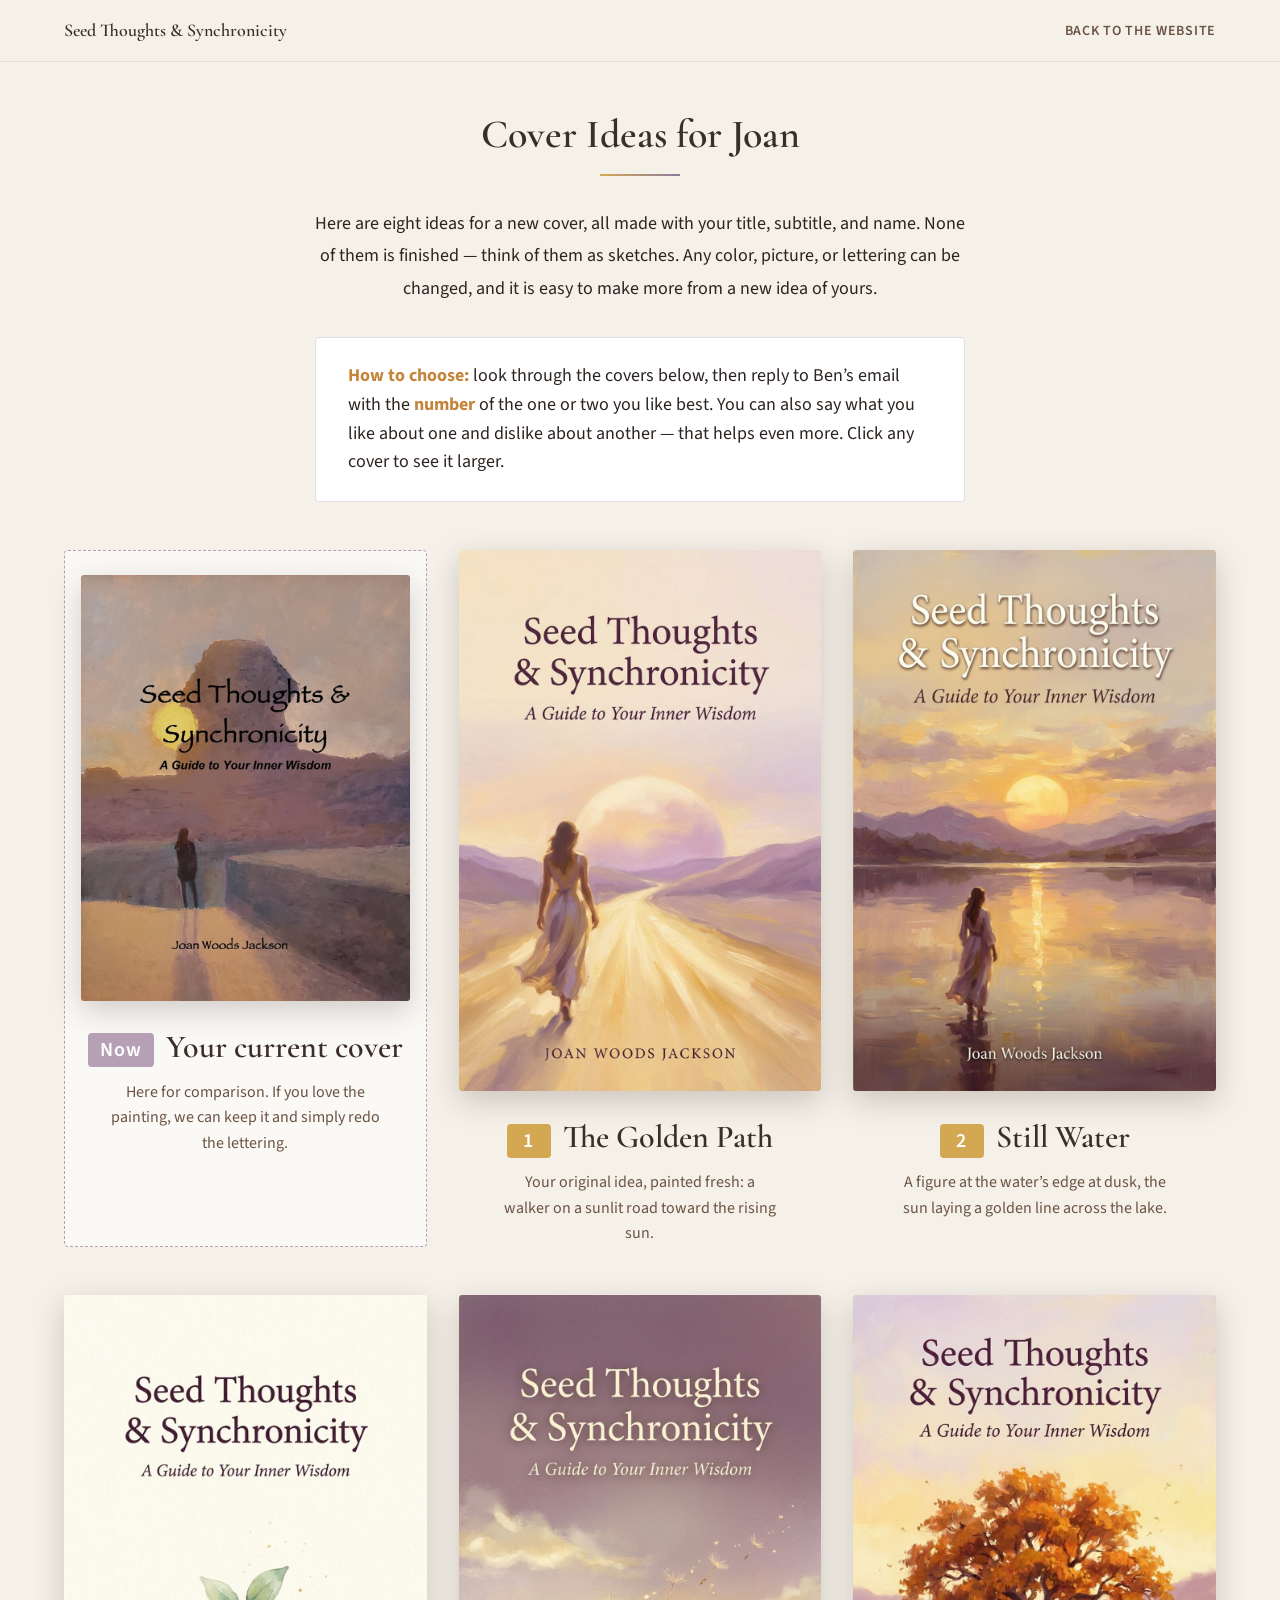
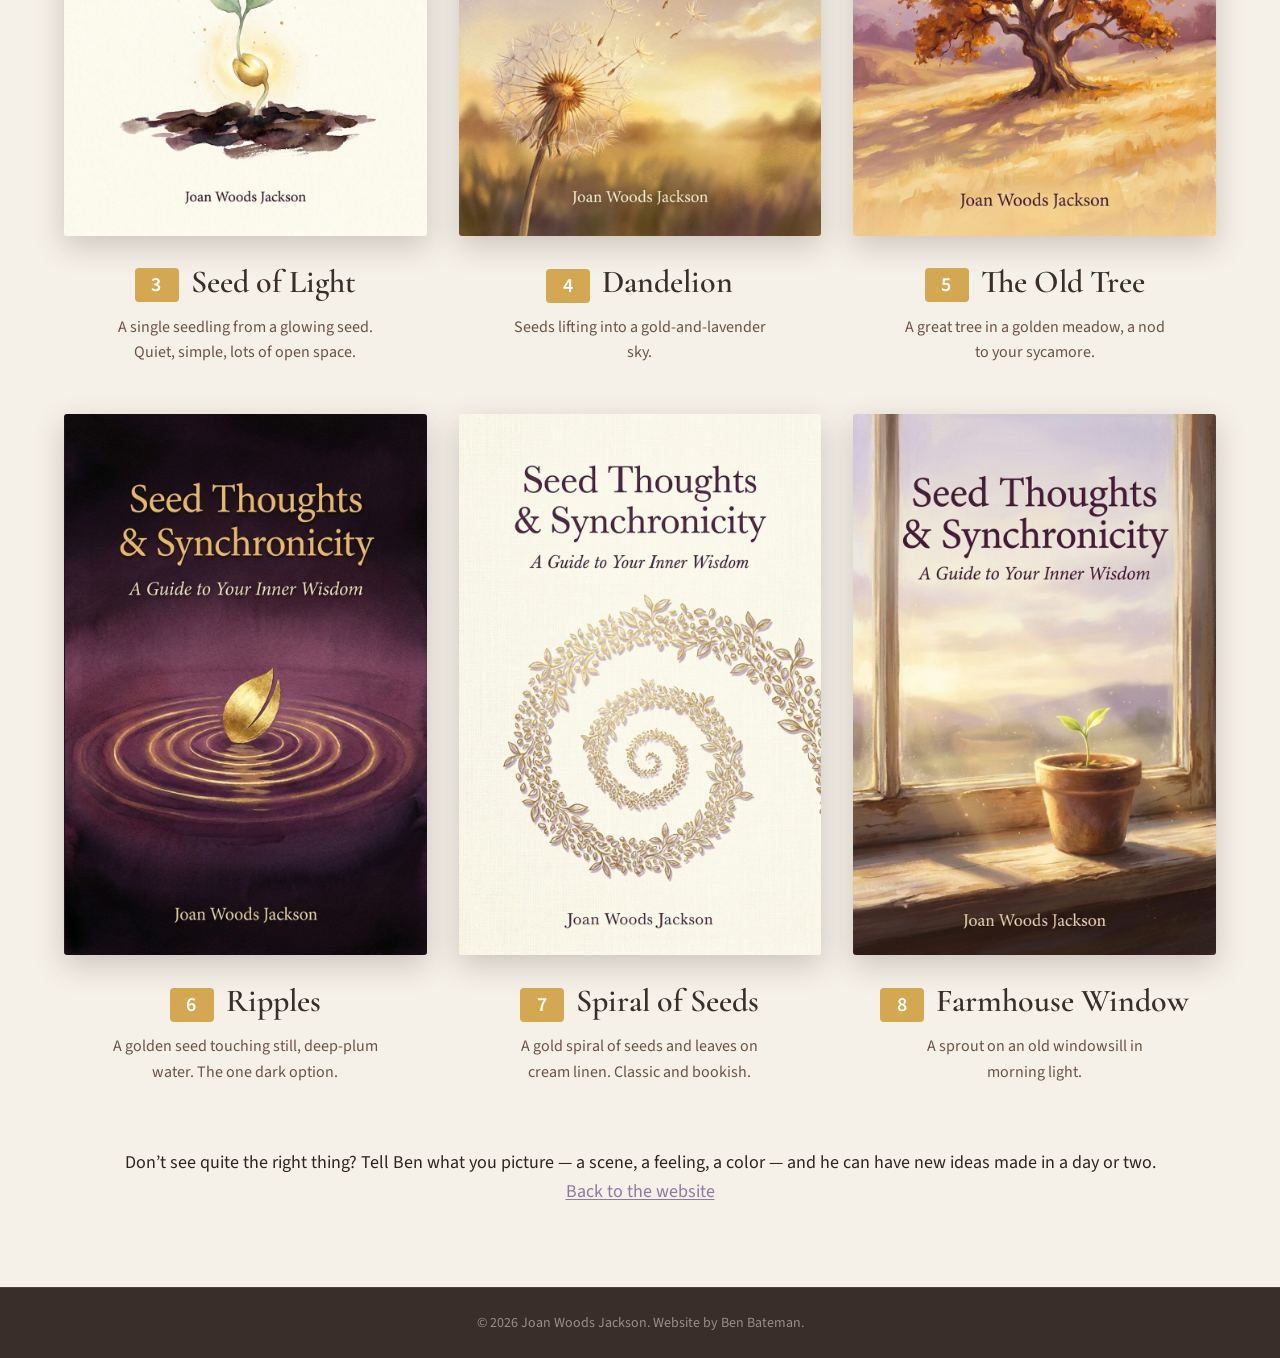
==== cover-options/index.html @ 91b6a4e2 "feat: add Joan's author photo and a cover-ideas review page - Replace the tree placeholder in About " ====
<!DOCTYPE html>
<html lang="en">
<head>
    <meta charset="UTF-8">
    <meta name="viewport" content="width=device-width, initial-scale=1.0">
    <title>Cover Ideas — Seed Thoughts & Synchronicity</title>
    <meta name="robots" content="noindex">
    <link rel="preconnect" href="https://fonts.googleapis.com">
    <link rel="preconnect" href="https://fonts.gstatic.com" crossorigin>
    <link href="https://fonts.googleapis.com/css2?family=Cormorant+Garamond:ital,wght@0,400;0,600;0,700;1,400&family=Source+Sans+3:wght@300;400;600&display=swap" rel="stylesheet">
    <link rel="stylesheet" href="../styles/variables.css">
    <link rel="stylesheet" href="../styles/base.css">
    <link rel="stylesheet" href="../styles/layout.css">
    <link rel="stylesheet" href="../styles/page.css">
    <style>
        .ideas { padding: var(--space-12) 0 var(--space-20); }
        .ideas__intro { max-width: var(--max-width-text); margin: 0 auto var(--space-12); text-align: center; }
        .ideas__intro h1 { font-size: var(--text-4xl); margin-bottom: var(--space-4); }
        .ideas__intro p { font-size: var(--text-lg); line-height: var(--leading-relaxed); }
        .ideas__how { background: var(--color-white); border: 1px solid rgba(139, 123, 158, 0.25); border-radius: var(--border-radius); padding: var(--space-6) var(--space-8); font-size: var(--text-lg); text-align: left; margin-top: var(--space-8); }
        .ideas__how strong { color: var(--color-amber); }
        .ideas__grid { display: grid; grid-template-columns: repeat(auto-fill, minmax(280px, 1fr)); gap: var(--space-12) var(--space-8); }
        .idea { margin: 0; text-align: center; }
        .idea a { display: block; }
        .idea img { width: 100%; max-width: 380px; height: auto; margin: 0 auto; box-shadow: 0 10px 30px rgba(58, 46, 42, 0.22); border-radius: 3px; transition: transform var(--transition-speed); }
        .idea a:hover img, .idea a:focus img { transform: translateY(-4px); }
        .idea__label { display: inline-block; margin-top: var(--space-5); font-family: var(--font-heading); font-size: var(--text-3xl); font-weight: 600; color: var(--color-earth); }
        .idea__label span { display: inline-block; min-width: 2.2em; padding: 0 var(--space-3); margin-right: var(--space-3); background: var(--color-gold); color: var(--color-white); border-radius: var(--border-radius); font-family: var(--font-body); font-size: var(--text-xl); font-weight: 600; letter-spacing: 0.05em; vertical-align: middle; line-height: 1.7; }
        .idea__note { font-size: var(--text-base); color: var(--color-text-light); max-width: 34ch; margin: var(--space-2) auto 0; }
        .idea--current { background: rgba(255,255,255,0.6); border: 1px dashed var(--color-mauve); border-radius: var(--border-radius); padding: var(--space-6) var(--space-4); }
        .idea--current .idea__label span { background: var(--color-mauve); }
        .ideas__foot { text-align: center; margin-top: var(--space-16); font-size: var(--text-lg); }
        .ideas__foot a { color: var(--color-link); }
        @media (max-width: 600px) { .ideas__intro h1 { font-size: var(--text-3xl); } .idea__label { font-size: var(--text-2xl); } }
    </style>
</head>
<body>
    <nav class="site-nav" aria-label="Main navigation">
        <div class="container">
            <a href="../" class="site-nav__title">Seed Thoughts &amp; Synchronicity</a>
            <ul class="site-nav__links">
                <li><a href="../">Back to the website</a></li>
            </ul>
        </div>
    </nav>

    <main class="ideas">
        <div class="container">
            <div class="ideas__intro">
                <h1>Cover Ideas for Joan</h1>
                <div class="decorative-line"></div>
                <p>Here are eight ideas for a new cover, all made with your title, subtitle, and name. None of them is finished &mdash; think of them as sketches. Any color, picture, or lettering can be changed, and it is easy to make more from a new idea of yours.</p>
                <div class="ideas__how">
                    <strong>How to choose:</strong> look through the covers below, then reply to Ben&rsquo;s email with the <strong>number</strong> of the one or two you like best. You can also say what you like about one and dislike about another &mdash; that helps even more. Click any cover to see it larger.
                </div>
            </div>

            <div class="ideas__grid">
                <figure class="idea idea--current">
                    <a href="../images/book-cover.jpg"><img src="../images/covers/current.jpg" alt="Your current cover: a painted scene with a lone figure on a golden path" width="900" height="1165" loading="eager"></a>
                    <figcaption><span class="idea__label"><span>Now</span>Your current cover</span><p class="idea__note">Here for comparison. If you love the painting, we can keep it and simply redo the lettering.</p></figcaption>
                </figure>
                <figure class="idea">
                    <a href="../images/covers/option-1-full.jpg"><img src="../images/covers/option-1.jpg" alt="Option 1: a woman walking a sunlit golden road toward a rising sun between violet hills" width="900" height="1342" loading="eager"></a>
                    <figcaption><span class="idea__label"><span>1</span>The Golden Path</span><p class="idea__note">Your original idea, painted fresh: a walker on a sunlit road toward the rising sun.</p></figcaption>
                </figure>
                <figure class="idea">
                    <a href="../images/covers/option-2-full.jpg"><img src="../images/covers/option-2.jpg" alt="Option 2: a figure at the edge of a still lake at dusk with the sun reflected in the water" width="900" height="1342" loading="lazy"></a>
                    <figcaption><span class="idea__label"><span>2</span>Still Water</span><p class="idea__note">A figure at the water&rsquo;s edge at dusk, the sun laying a golden line across the lake.</p></figcaption>
                </figure>
                <figure class="idea">
                    <a href="../images/covers/option-3-full.jpg"><img src="../images/covers/option-3.jpg" alt="Option 3: a watercolor seedling sprouting from a glowing golden seed on cream paper" width="900" height="1342" loading="lazy"></a>
                    <figcaption><span class="idea__label"><span>3</span>Seed of Light</span><p class="idea__note">A single seedling from a glowing seed. Quiet, simple, lots of open space.</p></figcaption>
                </figure>
                <figure class="idea">
                    <a href="../images/covers/option-4-full.jpg"><img src="../images/covers/option-4.jpg" alt="Option 4: a dandelion releasing seeds into a gold and lavender sky" width="900" height="1342" loading="lazy"></a>
                    <figcaption><span class="idea__label"><span>4</span>Dandelion</span><p class="idea__note">Seeds lifting into a gold-and-lavender sky.</p></figcaption>
                </figure>
                <figure class="idea">
                    <a href="../images/covers/option-5-full.jpg"><img src="../images/covers/option-5.jpg" alt="Option 5: a great old tree in a golden meadow at sunset" width="900" height="1342" loading="lazy"></a>
                    <figcaption><span class="idea__label"><span>5</span>The Old Tree</span><p class="idea__note">A great tree in a golden meadow, a nod to your sycamore.</p></figcaption>
                </figure>
                <figure class="idea">
                    <a href="../images/covers/option-6-full.jpg"><img src="../images/covers/option-6.jpg" alt="Option 6: a golden seed on dark plum water sending out ripples" width="900" height="1342" loading="lazy"></a>
                    <figcaption><span class="idea__label"><span>6</span>Ripples</span><p class="idea__note">A golden seed touching still, deep-plum water. The one dark option.</p></figcaption>
                </figure>
                <figure class="idea">
                    <a href="../images/covers/option-7-full.jpg"><img src="../images/covers/option-7.jpg" alt="Option 7: a golden spiral of tiny seeds and leaves on cream linen" width="900" height="1342" loading="lazy"></a>
                    <figcaption><span class="idea__label"><span>7</span>Spiral of Seeds</span><p class="idea__note">A gold spiral of seeds and leaves on cream linen. Classic and bookish.</p></figcaption>
                </figure>
                <figure class="idea">
                    <a href="../images/covers/option-8-full.jpg"><img src="../images/covers/option-8.jpg" alt="Option 8: a sprout in a terracotta pot on a farmhouse windowsill at dawn" width="900" height="1342" loading="lazy"></a>
                    <figcaption><span class="idea__label"><span>8</span>Farmhouse Window</span><p class="idea__note">A sprout on an old windowsill in morning light.</p></figcaption>
                </figure>
            </div>

            <p class="ideas__foot">Don&rsquo;t see quite the right thing? Tell Ben what you picture &mdash; a scene, a feeling, a color &mdash; and he can have new ideas made in a day or two.<br><a href="../">Back to the website</a></p>
        </div>
    </main>

    <footer class="site-footer">
        <p>&copy; 2026 Joan Woods Jackson. Website by Ben Bateman.</p>
    </footer>
</body>
</html>
---- styles/variables.css ----
/* ==========================================================================
   Design Tokens — Seed Thoughts & Synchronicity
   Derived from the book cover's painterly aesthetic.
   ========================================================================== */

:root {
  /* --- Colors --- */

  /* Primary: warm golds from the book's sunlit tones */
  --color-gold: #D4A853;
  --color-amber: #C4843A;

  /* Accent: muted purples/mauves for spiritual warmth */
  --color-purple: #8B7B9E;
  --color-mauve: #B5A0B5;

  /* Neutrals */
  --color-cream: #F5F0E8;
  --color-earth: #3A2E2A;
  --color-text: #2C2420;
  --color-text-light: #6B5344;
  --color-white: #FFFFFF;

  /* Functional */
  --color-link: #8B7B9E;
  --color-link-hover: #6A5C7E;
  --color-focus: #D4A853;

  /* --- Typography --- */

  /* Headings: elegant serif from Google Fonts */
  --font-heading: 'Cormorant Garamond', Georgia, 'Times New Roman', serif;

  /* Body: clean sans-serif from Google Fonts */
  --font-body: 'Source Sans 3', 'Source Sans Pro', -apple-system, sans-serif;

  /* Scale (modular, roughly 1.25 ratio) */
  --text-xs: 0.75rem;    /* 12px */
  --text-sm: 0.875rem;   /* 14px */
  --text-base: 1rem;     /* 16px */
  --text-lg: 1.125rem;   /* 18px */
  --text-xl: 1.25rem;    /* 20px */
  --text-2xl: 1.5rem;    /* 24px */
  --text-3xl: 2rem;      /* 32px */
  --text-4xl: 2.5rem;    /* 40px */
  --text-5xl: 3rem;      /* 48px */

  /* Line heights */
  --leading-tight: 1.2;
  --leading-normal: 1.6;
  --leading-relaxed: 1.8;

  /* --- Spacing (4px base unit) --- */
  --space-1: 0.25rem;    /* 4px */
  --space-2: 0.5rem;     /* 8px */
  --space-3: 0.75rem;    /* 12px */
  --space-4: 1rem;       /* 16px */
  --space-5: 1.25rem;    /* 20px */
  --space-6: 1.5rem;     /* 24px */
  --space-8: 2rem;       /* 32px */
  --space-10: 2.5rem;    /* 40px */
  --space-12: 3rem;      /* 48px */
  --space-16: 4rem;      /* 64px */
  --space-20: 5rem;      /* 80px */
  --space-24: 6rem;      /* 96px */

  /* --- Layout --- */
  --max-width: 1200px;
  --max-width-narrow: 800px;
  --max-width-text: 650px;

  /* --- Decorative --- */
  --gradient-brand: linear-gradient(to right, var(--color-gold), var(--color-purple));
  --border-radius: 4px;
  --transition-speed: 0.3s;
}
---- styles/base.css ----
/* ==========================================================================
   Base Styles — Reset, defaults, and global element styles
   ========================================================================== */

/* --- Reset --- */
*,
*::before,
*::after {
  margin: 0;
  padding: 0;
  box-sizing: border-box;
}

html {
  scroll-behavior: smooth;
  -webkit-text-size-adjust: 100%;
}

/* --- Body --- */
body {
  font-family: var(--font-body);
  font-size: var(--text-base);
  line-height: var(--leading-normal);
  color: var(--color-text);
  background-color: var(--color-cream);
  -webkit-font-smoothing: antialiased;
  -moz-osx-font-smoothing: grayscale;
}

/* --- Headings --- */
h1, h2, h3, h4, h5, h6 {
  font-family: var(--font-heading);
  font-weight: 600;
  line-height: var(--leading-tight);
  color: var(--color-earth);
}

h1 { font-size: var(--text-5xl); }
h2 { font-size: var(--text-4xl); }
h3 { font-size: var(--text-3xl); }
h4 { font-size: var(--text-2xl); }

/* --- Text --- */
p {
  margin-bottom: var(--space-4);
}

p:last-child {
  margin-bottom: 0;
}

/* --- Links --- */
a {
  color: var(--color-link);
  text-decoration: underline;
  text-decoration-thickness: 1px;
  text-underline-offset: 2px;
  transition: color var(--transition-speed) ease;
}

a:hover {
  color: var(--color-link-hover);
}

a:focus-visible {
  outline: 2px solid var(--color-focus);
  outline-offset: 2px;
  border-radius: var(--border-radius);
}

/* --- Images --- */
img {
  max-width: 100%;
  height: auto;
  display: block;
}

/* --- Lists --- */
ul, ol {
  padding-left: var(--space-6);
}

li {
  margin-bottom: var(--space-2);
}

/* --- Horizontal rule --- */
hr {
  border: none;
  height: 2px;
  background: var(--gradient-brand);
  width: 80px;
  margin: var(--space-8) auto;
}

/* --- Selection --- */
::selection {
  background-color: var(--color-gold);
  color: var(--color-white);
}

/* --- Responsive font sizing --- */
@media (max-width: 768px) {
  h1 { font-size: var(--text-4xl); }
  h2 { font-size: var(--text-3xl); }
  h3 { font-size: var(--text-2xl); }
  h4 { font-size: var(--text-xl); }
}

@media (max-width: 375px) {
  h1 { font-size: var(--text-3xl); }
  h2 { font-size: var(--text-2xl); }
  h3 { font-size: var(--text-xl); }
}
---- styles/layout.css ----
/* ==========================================================================
   Layout — Section containers, grid, and responsive structure
   ========================================================================== */

/* --- Section containers --- */
.section {
  padding: var(--space-16) var(--space-6);
}

.section--narrow {
  max-width: var(--max-width-narrow);
  margin-left: auto;
  margin-right: auto;
}

/* --- Content wrapper (centers content, sets max-width) --- */
.container {
  width: 100%;
  max-width: var(--max-width);
  margin-left: auto;
  margin-right: auto;
  padding-left: var(--space-6);
  padding-right: var(--space-6);
}

.container--narrow {
  max-width: var(--max-width-narrow);
}

.container--text {
  max-width: var(--max-width-text);
}

/* --- Simple responsive grid --- */
.grid {
  display: grid;
  gap: var(--space-8);
}

.grid--2 {
  grid-template-columns: 1fr;
}

.grid--3 {
  grid-template-columns: 1fr;
}

@media (min-width: 768px) {
  .grid--2 {
    grid-template-columns: 1fr 1fr;
  }

  .grid--3 {
    grid-template-columns: 1fr 1fr;
  }
}

@media (min-width: 1024px) {
  .grid--3 {
    grid-template-columns: 1fr 1fr 1fr;
  }
}

/* --- Text alignment utilities --- */
.text-center {
  text-align: center;
}

/* --- Vertical spacing between sections --- */
.section + .section {
  border-top: 1px solid rgba(58, 46, 42, 0.08);
}

/* --- Responsive section padding --- */
@media (max-width: 768px) {
  .section {
    padding: var(--space-12) var(--space-4);
  }
}

@media (max-width: 375px) {
  .section {
    padding: var(--space-8) var(--space-4);
  }
}
---- styles/page.css ----
/* ==========================================================================
   Page Styles — Homepage sections and components
   ========================================================================== */

/* --- Navigation --- */
.site-nav {
  position: sticky;
  top: 0;
  z-index: 100;
  background-color: rgba(245, 240, 232, 0.95);
  backdrop-filter: blur(8px);
  -webkit-backdrop-filter: blur(8px);
  border-bottom: 1px solid rgba(58, 46, 42, 0.08);
  padding: var(--space-4) var(--space-6);
}

.site-nav .container {
  display: flex;
  justify-content: space-between;
  align-items: center;
}

.site-nav__title {
  font-family: var(--font-heading);
  font-size: var(--text-lg);
  font-weight: 600;
  color: var(--color-earth);
  text-decoration: none;
}

.site-nav__title:hover {
  color: var(--color-gold);
}

.site-nav__links {
  display: flex;
  gap: var(--space-6);
  list-style: none;
  padding: 0;
  margin: 0;
}

.site-nav__links li {
  margin: 0;
}

.site-nav__links a {
  font-size: var(--text-sm);
  text-decoration: none;
  color: var(--color-text-light);
  letter-spacing: 0.05em;
  text-transform: uppercase;
  font-weight: 600;
  transition: color var(--transition-speed) ease;
}

.site-nav__links a:hover {
  color: var(--color-gold);
}

/* --- Hero Section --- */
.hero {
  position: relative;
  min-height: 90vh;
  display: flex;
  align-items: center;
  justify-content: center;
  padding: var(--space-16) var(--space-6);
  overflow: hidden;
}

.hero__bg {
  position: absolute;
  inset: 0;
  background-image: url('../images/hero-bg.webp');
  background-size: cover;
  background-position: center;
  opacity: 0.12;
  z-index: 0;
}

.hero__bg::after {
  content: '';
  position: absolute;
  inset: 0;
  background: linear-gradient(
    135deg,
    rgba(245, 240, 232, 0.6) 0%,
    rgba(212, 168, 83, 0.15) 50%,
    rgba(139, 123, 158, 0.1) 100%
  );
}

.hero__inner {
  position: relative;
  z-index: 1;
  display: grid;
  grid-template-columns: 1fr 1fr;
  gap: var(--space-12);
  align-items: center;
  max-width: var(--max-width);
  width: 100%;
  margin: 0 auto;
}

.hero__text {
  text-align: left;
}

.hero__title {
  color: var(--color-earth);
  margin-bottom: var(--space-4);
  font-size: var(--text-5xl);
  line-height: 1.1;
}

.hero__subtitle {
  font-family: var(--font-heading);
  font-size: var(--text-2xl);
  color: var(--color-purple);
  font-style: italic;
  margin-bottom: var(--space-6);
}

.hero__author {
  font-size: var(--text-lg);
  color: var(--color-text-light);
  margin-bottom: var(--space-8);
}

.hero__cta {
  display: inline-block;
  font-size: var(--text-sm);
  color: var(--color-text-light);
  letter-spacing: 0.15em;
  text-transform: uppercase;
  text-decoration: none;
  border: 1px solid var(--color-gold);
  padding: var(--space-3) var(--space-6);
  border-radius: var(--border-radius);
  transition: all var(--transition-speed) ease;
}

.hero__cta:hover {
  background-color: var(--color-gold);
  color: var(--color-white);
}

.hero__cover {
  display: flex;
  justify-content: center;
}

.hero__cover img {
  max-width: 380px;
  width: 100%;
  border-radius: var(--border-radius);
  box-shadow:
    0 20px 60px rgba(58, 46, 42, 0.2),
    0 8px 24px rgba(58, 46, 42, 0.1);
}

/* --- Book Section --- */
.book {
  background-color: var(--color-white);
}

.book__header {
  text-align: center;
  margin-bottom: var(--space-10);
}

.book__header h2 {
  margin-bottom: var(--space-4);
}

.book__badge {
  display: inline-block;
  font-size: var(--text-xs);
  font-weight: 600;
  letter-spacing: 0.12em;
  text-transform: uppercase;
  color: var(--color-gold);
  border: 1px solid var(--color-gold);
  padding: var(--space-1) var(--space-4);
  border-radius: 100px;
  margin-bottom: var(--space-6);
}

.book__content {
  display: grid;
  grid-template-columns: 1fr 1fr;
  gap: var(--space-10);
  align-items: start;
  max-width: var(--max-width);
  margin: 0 auto var(--space-10);
}

.book__description p {
  font-size: var(--text-lg);
  line-height: var(--leading-relaxed);
  color: var(--color-text);
}

.book__image {
  border-radius: var(--border-radius);
  overflow: hidden;
}

.book__image img {
  width: 100%;
  height: auto;
  border-radius: var(--border-radius);
}

.book__tags {
  display: flex;
  justify-content: center;
  gap: var(--space-3);
  flex-wrap: wrap;
}

.book__tag {
  font-size: var(--text-sm);
  color: var(--color-purple);
  background-color: rgba(139, 123, 158, 0.1);
  padding: var(--space-1) var(--space-4);
  border-radius: 100px;
  font-weight: 600;
}

/* --- Section Divider --- */
.section-divider {
  width: 100%;
  max-height: 300px;
  overflow: hidden;
  position: relative;
}

.section-divider img {
  width: 100%;
  height: 300px;
  object-fit: cover;
  object-position: center 40%;
  display: block;
}

.section-divider::after {
  content: '';
  position: absolute;
  inset: 0;
  background: linear-gradient(
    to bottom,
    rgba(255, 255, 255, 0.3) 0%,
    transparent 30%,
    transparent 70%,
    rgba(245, 240, 232, 0.3) 100%
  );
}

/* --- About Section --- */
.about {
  background: linear-gradient(
    180deg,
    var(--color-cream) 0%,
    rgba(212, 168, 83, 0.08) 100%
  );
}

.about__inner {
  display: grid;
  grid-template-columns: 1fr 2fr;
  gap: var(--space-12);
  align-items: start;
  max-width: var(--max-width);
  margin: 0 auto;
}

.about__photo {
  display: flex;
  flex-direction: column;
  align-items: center;
  gap: var(--space-3);
}

.about__tree-img,
.about__author-img {
  width: 100%;
  max-width: 320px;
  border-radius: var(--border-radius);
  box-shadow: 0 8px 32px rgba(58, 46, 42, 0.15);
}

.about__photo-caption {
  font-style: italic;
  font-size: var(--text-sm);
  color: var(--color-text-light);
  opacity: 0.7;
}

.about__content h2 {
  margin-bottom: var(--space-6);
}

.about__content p {
  font-size: var(--text-lg);
  line-height: var(--leading-relaxed);
}

/* --- Contact Section --- */
.contact {
  background-color: var(--color-earth);
  color: var(--color-cream);
  text-align: center;
}

.contact h2 {
  color: var(--color-gold);
  margin-bottom: var(--space-4);
}

.contact p {
  font-size: var(--text-lg);
  color: rgba(245, 240, 232, 0.85);
  max-width: var(--max-width-text);
  margin-left: auto;
  margin-right: auto;
}

.contact__email {
  display: inline-block;
  font-family: var(--font-heading);
  font-size: var(--text-2xl);
  color: var(--color-gold);
  text-decoration: none;
  margin-top: var(--space-6);
  padding-bottom: var(--space-1);
  border-bottom: 1px solid rgba(212, 168, 83, 0.4);
  transition: all var(--transition-speed) ease;
}

.contact__email:hover {
  color: var(--color-cream);
  border-bottom-color: var(--color-cream);
}


/* --- Contact form --- */
.contact__form {
  max-width: 560px;
  margin: var(--space-8) auto 0;
  text-align: left;
  display: flex;
  flex-direction: column;
  gap: var(--space-5);
}

.contact__field {
  display: flex;
  flex-direction: column;
  gap: var(--space-2);
}

.contact__field label {
  font-size: var(--text-base);
  letter-spacing: 0.04em;
  color: var(--color-gold);
}

.contact__field input,
.contact__field textarea {
  font-family: var(--font-body);
  font-size: var(--text-lg);
  color: var(--color-text);
  background-color: var(--color-cream);
  border: 1px solid rgba(212, 168, 83, 0.35);
  border-radius: var(--border-radius);
  padding: var(--space-3) var(--space-4);
  width: 100%;
}

.contact__field textarea {
  resize: vertical;
  min-height: 140px;
}

.contact__field input:focus,
.contact__field textarea:focus {
  outline: 3px solid var(--color-gold);
  outline-offset: 2px;
}

.contact__submit {
  align-self: center;
  font-family: var(--font-body);
  font-size: var(--text-base);
  letter-spacing: 0.15em;
  text-transform: uppercase;
  color: var(--color-earth);
  background-color: var(--color-gold);
  border: 1px solid var(--color-gold);
  border-radius: var(--border-radius);
  padding: var(--space-3) var(--space-8);
  cursor: pointer;
  transition: background-color var(--transition-speed), color var(--transition-speed);
}

.contact__submit:hover,
.contact__submit:focus {
  background-color: var(--color-cream);
  color: var(--color-earth);
}

.contact__submit:disabled {
  opacity: 0.6;
  cursor: default;
}

.contact__status {
  min-height: 1.6em;
  margin: 0;
  text-align: center;
  font-size: var(--text-base);
}

.contact__status--ok {
  color: var(--color-gold);
}

.contact__status--error {
  color: #F2C4B3;
}

/* --- Footer --- */
.site-footer {
  background-color: var(--color-earth);
  border-top: 1px solid rgba(245, 240, 232, 0.1);
  padding: var(--space-6);
  text-align: center;
}

.site-footer p {
  font-size: var(--text-sm);
  color: rgba(245, 240, 232, 0.5);
  margin: 0;
}

.site-footer__credits {
  margin-top: var(--space-2) !important;
  font-size: var(--text-xs) !important;
}

.site-footer__credits a {
  color: rgba(245, 240, 232, 0.5);
  text-decoration: underline;
}

.site-footer__credits a:hover {
  color: rgba(245, 240, 232, 0.8);
}

/* --- Decorative Elements --- */
.decorative-line {
  width: 80px;
  height: 2px;
  background: var(--gradient-brand);
  margin: 0 auto var(--space-8);
}

/* --- Responsive --- */
@media (max-width: 768px) {
  .site-nav__links {
    gap: var(--space-4);
  }

  .site-nav__links a {
    font-size: var(--text-xs);
  }

  .hero {
    min-height: auto;
    padding: var(--space-12) var(--space-4);
  }

  .hero__inner {
    grid-template-columns: 1fr;
    text-align: center;
    gap: var(--space-8);
  }

  .hero__text {
    text-align: center;
    order: 2;
  }

  .hero__cover {
    order: 1;
  }

  .hero__cover img {
    max-width: 260px;
  }

  .hero__title {
    font-size: var(--text-4xl);
  }

  .hero__subtitle {
    font-size: var(--text-xl);
  }

  .book__content {
    grid-template-columns: 1fr;
  }

  .about__inner {
    grid-template-columns: 1fr;
    text-align: center;
  }

  .about__photo {
    justify-content: center;
  }

  .about__tree-img,
  .about__author-img {
    max-width: 260px;
  }

  .section-divider img {
    height: 200px;
  }
}

@media (max-width: 480px) {
  .site-nav .container {
    flex-direction: column;
    gap: var(--space-3);
  }

  .hero__title {
    font-size: var(--text-3xl);
  }

  .hero__cover img {
    max-width: 200px;
  }

  .contact__email {
    font-size: var(--text-xl);
  }
}
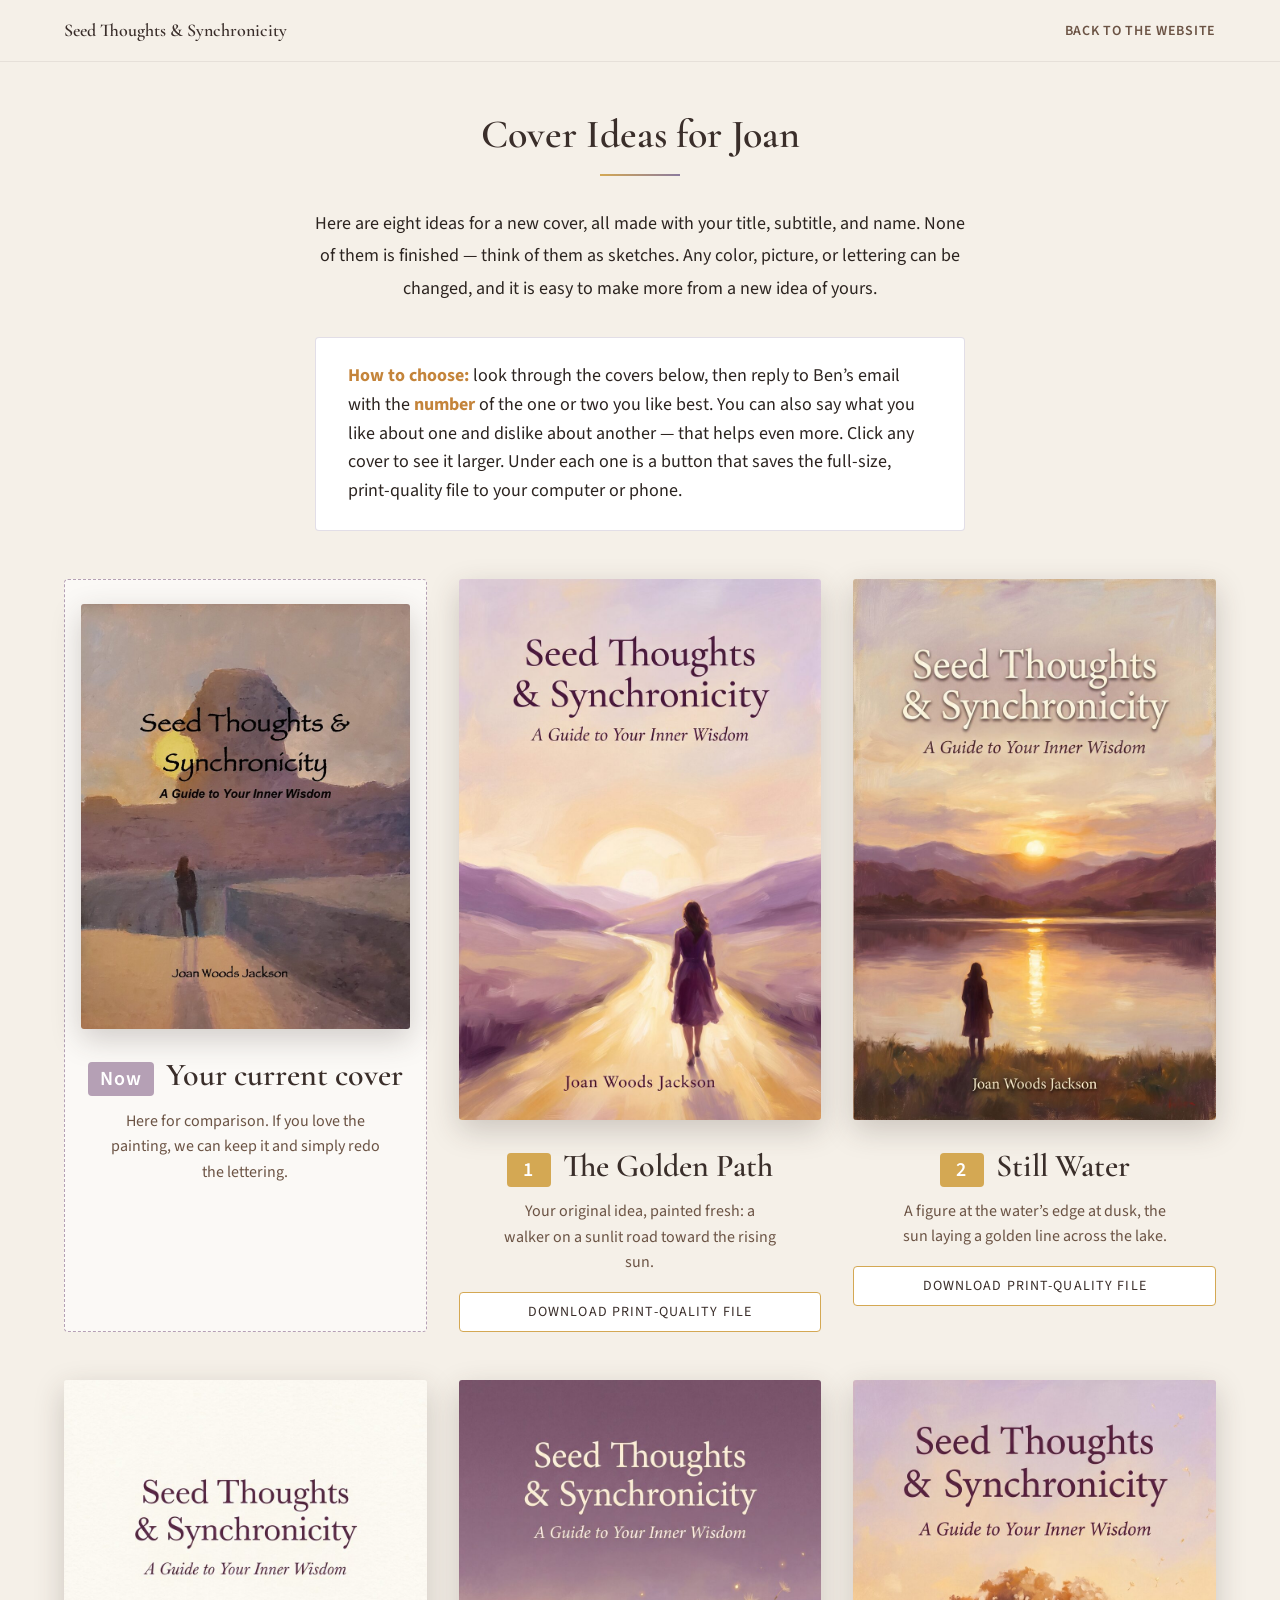
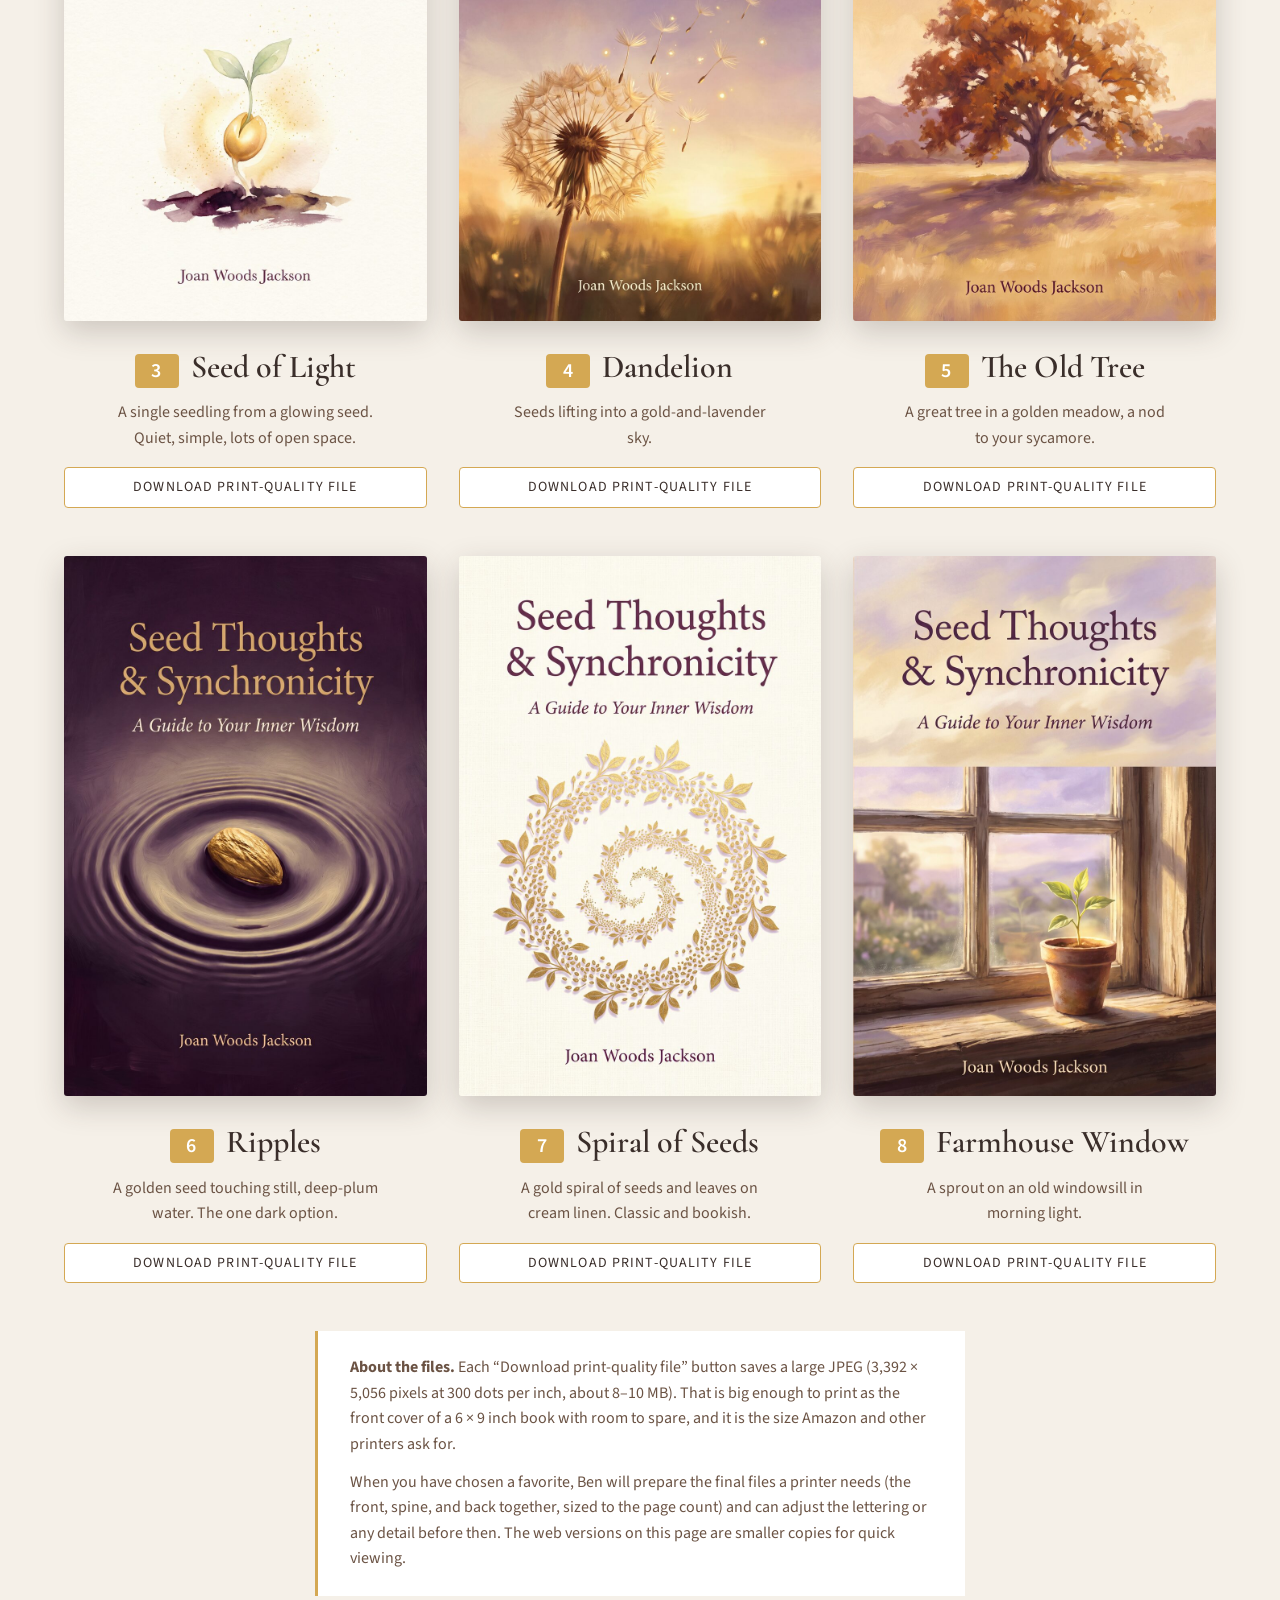
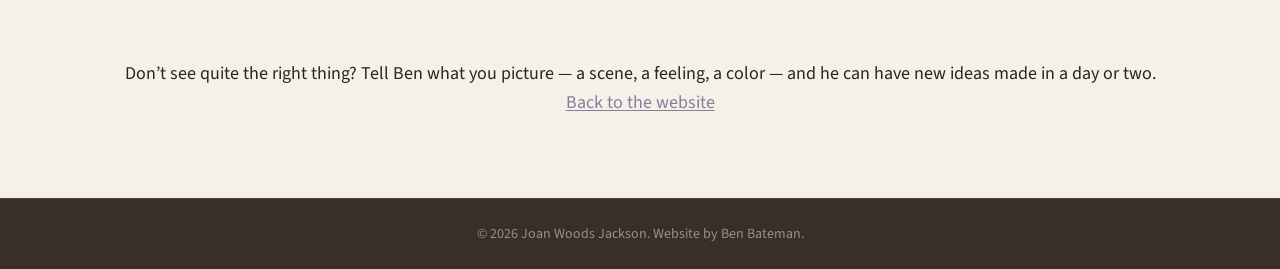
==== commit 3e605a2f: "feat: print-quality cover downloads; remove contact form - Regenerate all eight cover concepts at 4K" ====
--- a/cover-options/index.html
+++ b/cover-options/index.html
@@ -27,6 +27,10 @@
         .idea__label { display: inline-block; margin-top: var(--space-5); font-family: var(--font-heading); font-size: var(--text-3xl); font-weight: 600; color: var(--color-earth); }
         .idea__label span { display: inline-block; min-width: 2.2em; padding: 0 var(--space-3); margin-right: var(--space-3); background: var(--color-gold); color: var(--color-white); border-radius: var(--border-radius); font-family: var(--font-body); font-size: var(--text-xl); font-weight: 600; letter-spacing: 0.05em; vertical-align: middle; line-height: 1.7; }
         .idea__note { font-size: var(--text-base); color: var(--color-text-light); max-width: 34ch; margin: var(--space-2) auto 0; }
+        .idea__download { display: inline-block; margin-top: var(--space-4); font-family: var(--font-body); font-size: var(--text-sm); letter-spacing: 0.08em; text-transform: uppercase; color: var(--color-earth); background: var(--color-white); border: 1px solid var(--color-gold); border-radius: var(--border-radius); padding: var(--space-2) var(--space-5); text-decoration: none; transition: background-color var(--transition-speed), color var(--transition-speed); }
+        .idea__download:hover, .idea__download:focus { background: var(--color-gold); color: var(--color-white); }
+        .ideas__print-note { max-width: var(--max-width-text); margin: var(--space-12) auto 0; padding: var(--space-6) var(--space-8); background: var(--color-white); border-left: 3px solid var(--color-gold); font-size: var(--text-base); color: var(--color-text-light); }
+        .ideas__print-note p { margin: 0 0 var(--space-3); } .ideas__print-note p:last-child { margin: 0; }
         .idea--current { background: rgba(255,255,255,0.6); border: 1px dashed var(--color-mauve); border-radius: var(--border-radius); padding: var(--space-6) var(--space-4); }
         .idea--current .idea__label span { background: var(--color-mauve); }
         .ideas__foot { text-align: center; margin-top: var(--space-16); font-size: var(--text-lg); }
@@ -51,7 +55,7 @@
                 <div class="decorative-line"></div>
                 <p>Here are eight ideas for a new cover, all made with your title, subtitle, and name. None of them is finished &mdash; think of them as sketches. Any color, picture, or lettering can be changed, and it is easy to make more from a new idea of yours.</p>
                 <div class="ideas__how">
-                    <strong>How to choose:</strong> look through the covers below, then reply to Ben&rsquo;s email with the <strong>number</strong> of the one or two you like best. You can also say what you like about one and dislike about another &mdash; that helps even more. Click any cover to see it larger.
+                    <strong>How to choose:</strong> look through the covers below, then reply to Ben&rsquo;s email with the <strong>number</strong> of the one or two you like best. You can also say what you like about one and dislike about another &mdash; that helps even more. Click any cover to see it larger. Under each one is a button that saves the full-size, print-quality file to your computer or phone.
                 </div>
             </div>
 
@@ -61,39 +65,43 @@
                     <figcaption><span class="idea__label"><span>Now</span>Your current cover</span><p class="idea__note">Here for comparison. If you love the painting, we can keep it and simply redo the lettering.</p></figcaption>
                 </figure>
                 <figure class="idea">
-                    <a href="../images/covers/option-1-full.jpg"><img src="../images/covers/option-1.jpg" alt="Option 1: a woman walking a sunlit golden road toward a rising sun between violet hills" width="900" height="1342" loading="eager"></a>
-                    <figcaption><span class="idea__label"><span>1</span>The Golden Path</span><p class="idea__note">Your original idea, painted fresh: a walker on a sunlit road toward the rising sun.</p></figcaption>
+                    <a href="../images/covers/option-1-large.jpg"><img src="../images/covers/option-1.jpg" alt="Option 1: a woman walking a sunlit golden road toward a rising sun between violet hills" width="900" height="1342" loading="eager"></a>
+                    <figcaption><span class="idea__label"><span>1</span>The Golden Path</span><p class="idea__note">Your original idea, painted fresh: a walker on a sunlit road toward the rising sun.</p><a class="idea__download" href="../images/covers/Seed-Thoughts-Cover-Option-1-PRINT.jpg" download="Seed-Thoughts-Cover-Option-1-PRINT.jpg">Download print-quality file</a></figcaption>
                 </figure>
                 <figure class="idea">
-                    <a href="../images/covers/option-2-full.jpg"><img src="../images/covers/option-2.jpg" alt="Option 2: a figure at the edge of a still lake at dusk with the sun reflected in the water" width="900" height="1342" loading="lazy"></a>
-                    <figcaption><span class="idea__label"><span>2</span>Still Water</span><p class="idea__note">A figure at the water&rsquo;s edge at dusk, the sun laying a golden line across the lake.</p></figcaption>
+                    <a href="../images/covers/option-2-large.jpg"><img src="../images/covers/option-2.jpg" alt="Option 2: a figure at the edge of a still lake at dusk with the sun reflected in the water" width="900" height="1342" loading="lazy"></a>
+                    <figcaption><span class="idea__label"><span>2</span>Still Water</span><p class="idea__note">A figure at the water&rsquo;s edge at dusk, the sun laying a golden line across the lake.</p><a class="idea__download" href="../images/covers/Seed-Thoughts-Cover-Option-2-PRINT.jpg" download="Seed-Thoughts-Cover-Option-2-PRINT.jpg">Download print-quality file</a></figcaption>
                 </figure>
                 <figure class="idea">
-                    <a href="../images/covers/option-3-full.jpg"><img src="../images/covers/option-3.jpg" alt="Option 3: a watercolor seedling sprouting from a glowing golden seed on cream paper" width="900" height="1342" loading="lazy"></a>
-                    <figcaption><span class="idea__label"><span>3</span>Seed of Light</span><p class="idea__note">A single seedling from a glowing seed. Quiet, simple, lots of open space.</p></figcaption>
+                    <a href="../images/covers/option-3-large.jpg"><img src="../images/covers/option-3.jpg" alt="Option 3: a watercolor seedling sprouting from a glowing golden seed on cream paper" width="900" height="1342" loading="lazy"></a>
+                    <figcaption><span class="idea__label"><span>3</span>Seed of Light</span><p class="idea__note">A single seedling from a glowing seed. Quiet, simple, lots of open space.</p><a class="idea__download" href="../images/covers/Seed-Thoughts-Cover-Option-3-PRINT.jpg" download="Seed-Thoughts-Cover-Option-3-PRINT.jpg">Download print-quality file</a></figcaption>
                 </figure>
                 <figure class="idea">
-                    <a href="../images/covers/option-4-full.jpg"><img src="../images/covers/option-4.jpg" alt="Option 4: a dandelion releasing seeds into a gold and lavender sky" width="900" height="1342" loading="lazy"></a>
-                    <figcaption><span class="idea__label"><span>4</span>Dandelion</span><p class="idea__note">Seeds lifting into a gold-and-lavender sky.</p></figcaption>
+                    <a href="../images/covers/option-4-large.jpg"><img src="../images/covers/option-4.jpg" alt="Option 4: a dandelion releasing seeds into a gold and lavender sky" width="900" height="1342" loading="lazy"></a>
+                    <figcaption><span class="idea__label"><span>4</span>Dandelion</span><p class="idea__note">Seeds lifting into a gold-and-lavender sky.</p><a class="idea__download" href="../images/covers/Seed-Thoughts-Cover-Option-4-PRINT.jpg" download="Seed-Thoughts-Cover-Option-4-PRINT.jpg">Download print-quality file</a></figcaption>
                 </figure>
                 <figure class="idea">
-                    <a href="../images/covers/option-5-full.jpg"><img src="../images/covers/option-5.jpg" alt="Option 5: a great old tree in a golden meadow at sunset" width="900" height="1342" loading="lazy"></a>
-                    <figcaption><span class="idea__label"><span>5</span>The Old Tree</span><p class="idea__note">A great tree in a golden meadow, a nod to your sycamore.</p></figcaption>
+                    <a href="../images/covers/option-5-large.jpg"><img src="../images/covers/option-5.jpg" alt="Option 5: a great old tree in a golden meadow at sunset" width="900" height="1342" loading="lazy"></a>
+                    <figcaption><span class="idea__label"><span>5</span>The Old Tree</span><p class="idea__note">A great tree in a golden meadow, a nod to your sycamore.</p><a class="idea__download" href="../images/covers/Seed-Thoughts-Cover-Option-5-PRINT.jpg" download="Seed-Thoughts-Cover-Option-5-PRINT.jpg">Download print-quality file</a></figcaption>
                 </figure>
                 <figure class="idea">
-                    <a href="../images/covers/option-6-full.jpg"><img src="../images/covers/option-6.jpg" alt="Option 6: a golden seed on dark plum water sending out ripples" width="900" height="1342" loading="lazy"></a>
-                    <figcaption><span class="idea__label"><span>6</span>Ripples</span><p class="idea__note">A golden seed touching still, deep-plum water. The one dark option.</p></figcaption>
+                    <a href="../images/covers/option-6-large.jpg"><img src="../images/covers/option-6.jpg" alt="Option 6: a golden seed on dark plum water sending out ripples" width="900" height="1342" loading="lazy"></a>
+                    <figcaption><span class="idea__label"><span>6</span>Ripples</span><p class="idea__note">A golden seed touching still, deep-plum water. The one dark option.</p><a class="idea__download" href="../images/covers/Seed-Thoughts-Cover-Option-6-PRINT.jpg" download="Seed-Thoughts-Cover-Option-6-PRINT.jpg">Download print-quality file</a></figcaption>
                 </figure>
                 <figure class="idea">
-                    <a href="../images/covers/option-7-full.jpg"><img src="../images/covers/option-7.jpg" alt="Option 7: a golden spiral of tiny seeds and leaves on cream linen" width="900" height="1342" loading="lazy"></a>
-                    <figcaption><span class="idea__label"><span>7</span>Spiral of Seeds</span><p class="idea__note">A gold spiral of seeds and leaves on cream linen. Classic and bookish.</p></figcaption>
+                    <a href="../images/covers/option-7-large.jpg"><img src="../images/covers/option-7.jpg" alt="Option 7: a golden spiral of tiny seeds and leaves on cream linen" width="900" height="1342" loading="lazy"></a>
+                    <figcaption><span class="idea__label"><span>7</span>Spiral of Seeds</span><p class="idea__note">A gold spiral of seeds and leaves on cream linen. Classic and bookish.</p><a class="idea__download" href="../images/covers/Seed-Thoughts-Cover-Option-7-PRINT.jpg" download="Seed-Thoughts-Cover-Option-7-PRINT.jpg">Download print-quality file</a></figcaption>
                 </figure>
                 <figure class="idea">
-                    <a href="../images/covers/option-8-full.jpg"><img src="../images/covers/option-8.jpg" alt="Option 8: a sprout in a terracotta pot on a farmhouse windowsill at dawn" width="900" height="1342" loading="lazy"></a>
-                    <figcaption><span class="idea__label"><span>8</span>Farmhouse Window</span><p class="idea__note">A sprout on an old windowsill in morning light.</p></figcaption>
+                    <a href="../images/covers/option-8-large.jpg"><img src="../images/covers/option-8.jpg" alt="Option 8: a sprout in a terracotta pot on a farmhouse windowsill at dawn" width="900" height="1342" loading="lazy"></a>
+                    <figcaption><span class="idea__label"><span>8</span>Farmhouse Window</span><p class="idea__note">A sprout on an old windowsill in morning light.</p><a class="idea__download" href="../images/covers/Seed-Thoughts-Cover-Option-8-PRINT.jpg" download="Seed-Thoughts-Cover-Option-8-PRINT.jpg">Download print-quality file</a></figcaption>
                 </figure>
             </div>
 
+            <div class="ideas__print-note">
+                <p><strong>About the files.</strong> Each &ldquo;Download print-quality file&rdquo; button saves a large JPEG (3,392 &times; 5,056 pixels at 300 dots per inch, about 8&ndash;10 MB). That is big enough to print as the front cover of a 6 &times; 9 inch book with room to spare, and it is the size Amazon and other printers ask for.</p>
+                <p>When you have chosen a favorite, Ben will prepare the final files a printer needs (the front, spine, and back together, sized to the page count) and can adjust the lettering or any detail before then. The web versions on this page are smaller copies for quick viewing.</p>
+            </div>
             <p class="ideas__foot">Don&rsquo;t see quite the right thing? Tell Ben what you picture &mdash; a scene, a feeling, a color &mdash; and he can have new ideas made in a day or two.<br><a href="../">Back to the website</a></p>
         </div>
     </main>
--- a/styles/page.css
+++ b/styles/page.css
@@ -345,92 +345,6 @@
 }
 
 
-/* --- Contact form --- */
-.contact__form {
-  max-width: 560px;
-  margin: var(--space-8) auto 0;
-  text-align: left;
-  display: flex;
-  flex-direction: column;
-  gap: var(--space-5);
-}
-
-.contact__field {
-  display: flex;
-  flex-direction: column;
-  gap: var(--space-2);
-}
-
-.contact__field label {
-  font-size: var(--text-base);
-  letter-spacing: 0.04em;
-  color: var(--color-gold);
-}
-
-.contact__field input,
-.contact__field textarea {
-  font-family: var(--font-body);
-  font-size: var(--text-lg);
-  color: var(--color-text);
-  background-color: var(--color-cream);
-  border: 1px solid rgba(212, 168, 83, 0.35);
-  border-radius: var(--border-radius);
-  padding: var(--space-3) var(--space-4);
-  width: 100%;
-}
-
-.contact__field textarea {
-  resize: vertical;
-  min-height: 140px;
-}
-
-.contact__field input:focus,
-.contact__field textarea:focus {
-  outline: 3px solid var(--color-gold);
-  outline-offset: 2px;
-}
-
-.contact__submit {
-  align-self: center;
-  font-family: var(--font-body);
-  font-size: var(--text-base);
-  letter-spacing: 0.15em;
-  text-transform: uppercase;
-  color: var(--color-earth);
-  background-color: var(--color-gold);
-  border: 1px solid var(--color-gold);
-  border-radius: var(--border-radius);
-  padding: var(--space-3) var(--space-8);
-  cursor: pointer;
-  transition: background-color var(--transition-speed), color var(--transition-speed);
-}
-
-.contact__submit:hover,
-.contact__submit:focus {
-  background-color: var(--color-cream);
-  color: var(--color-earth);
-}
-
-.contact__submit:disabled {
-  opacity: 0.6;
-  cursor: default;
-}
-
-.contact__status {
-  min-height: 1.6em;
-  margin: 0;
-  text-align: center;
-  font-size: var(--text-base);
-}
-
-.contact__status--ok {
-  color: var(--color-gold);
-}
-
-.contact__status--error {
-  color: #F2C4B3;
-}
-
 /* --- Footer --- */
 .site-footer {
   background-color: var(--color-earth);
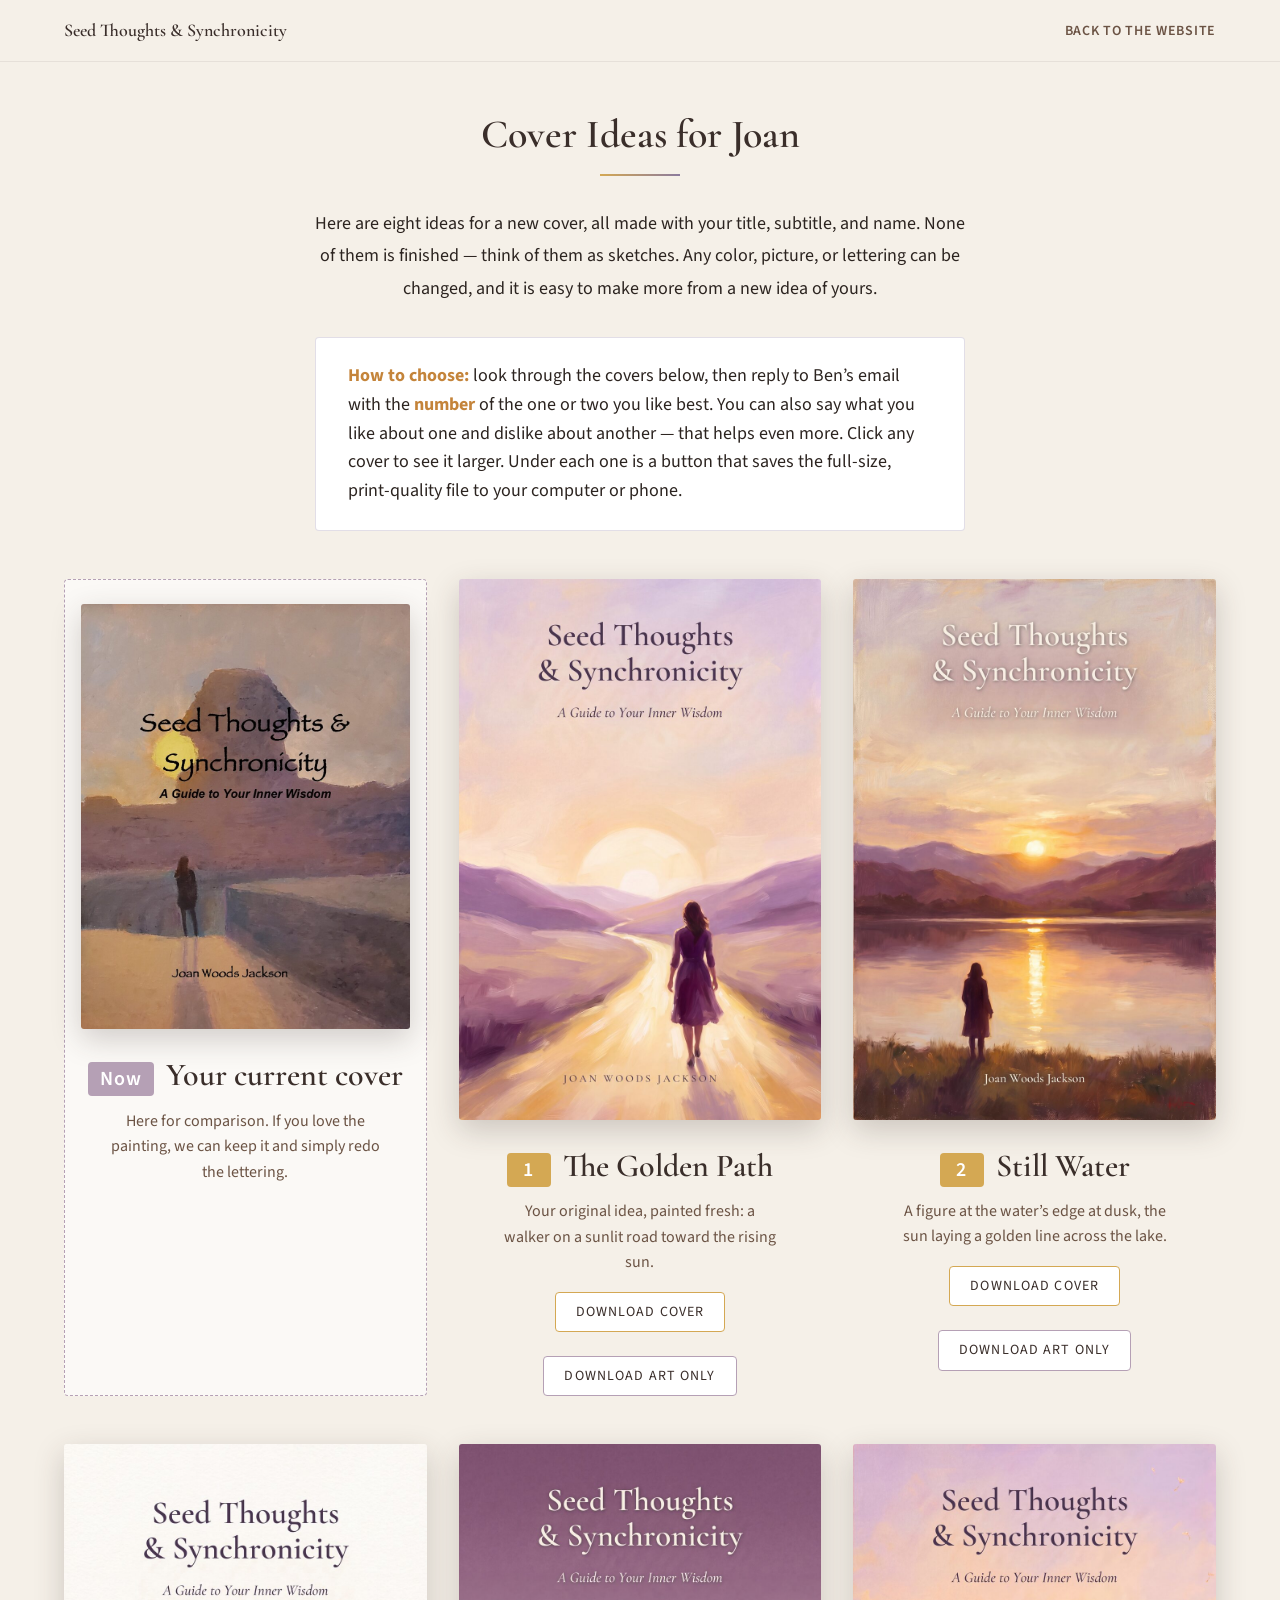
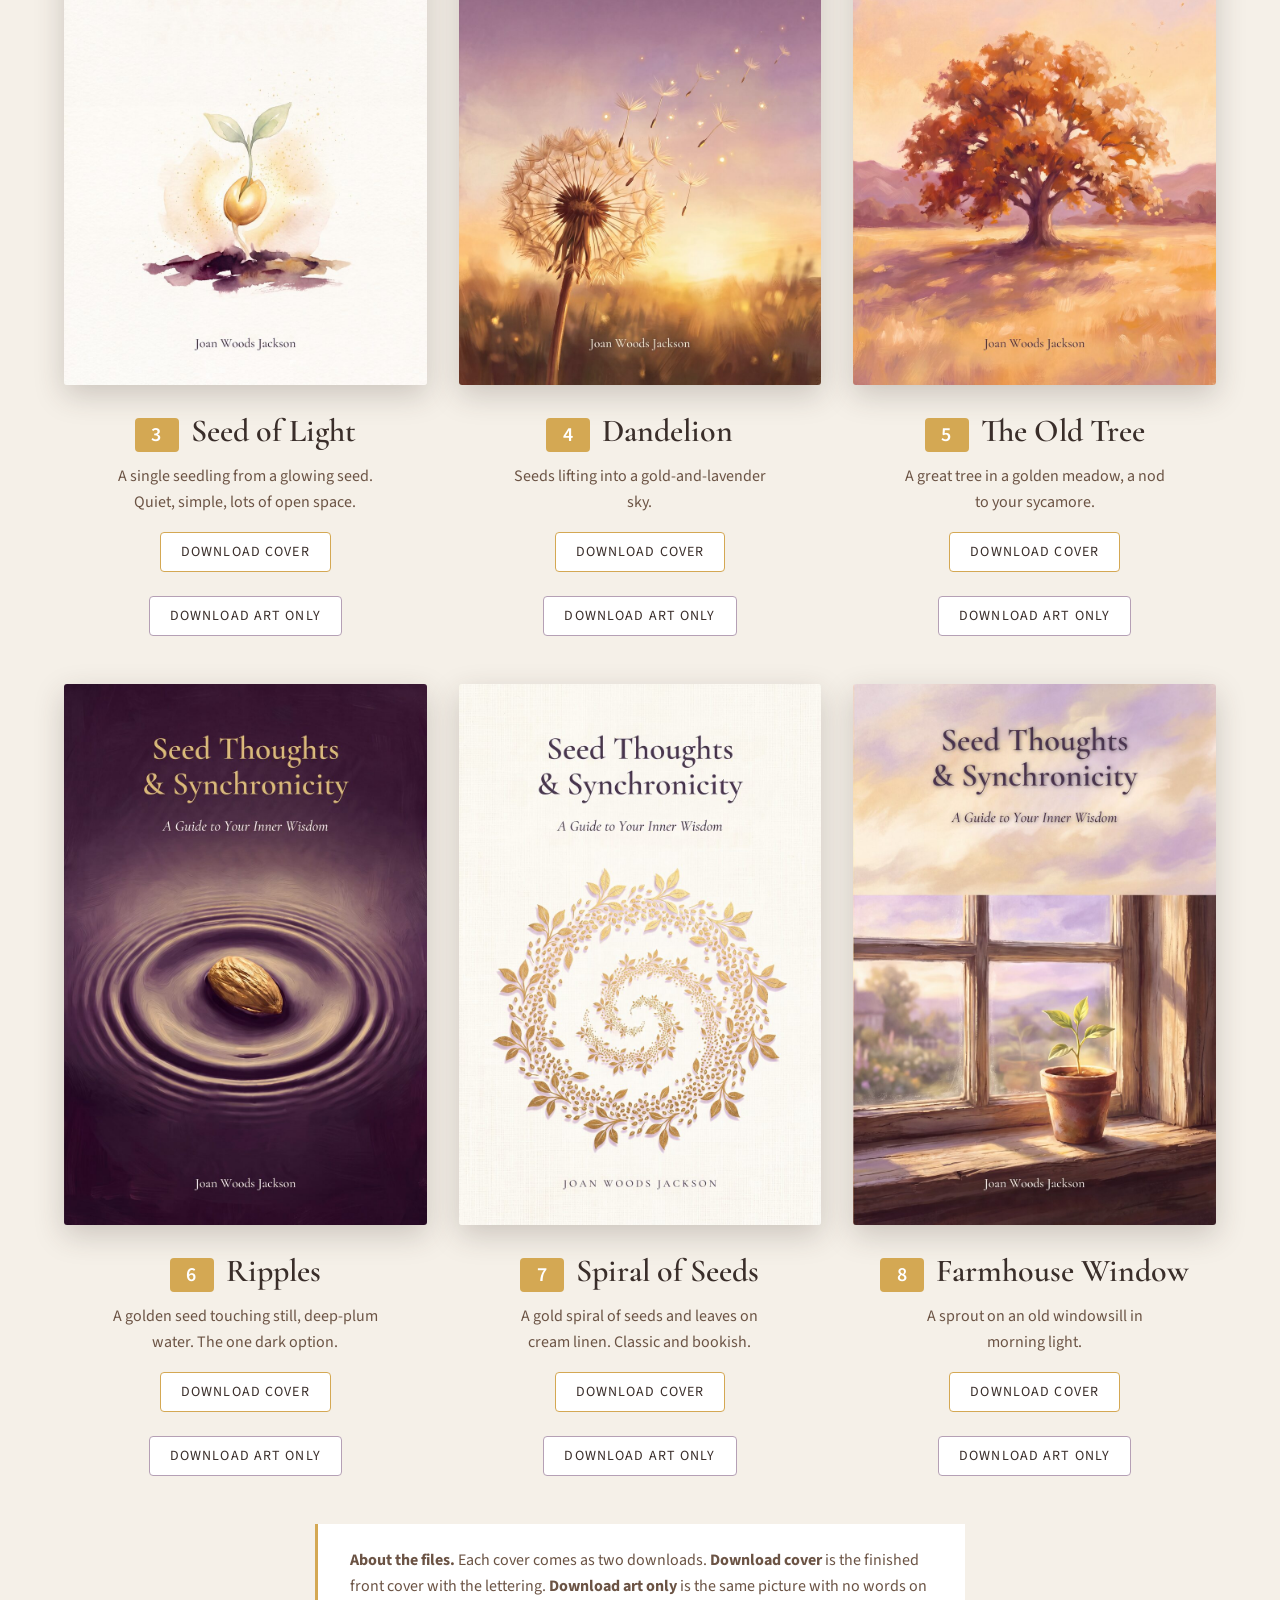
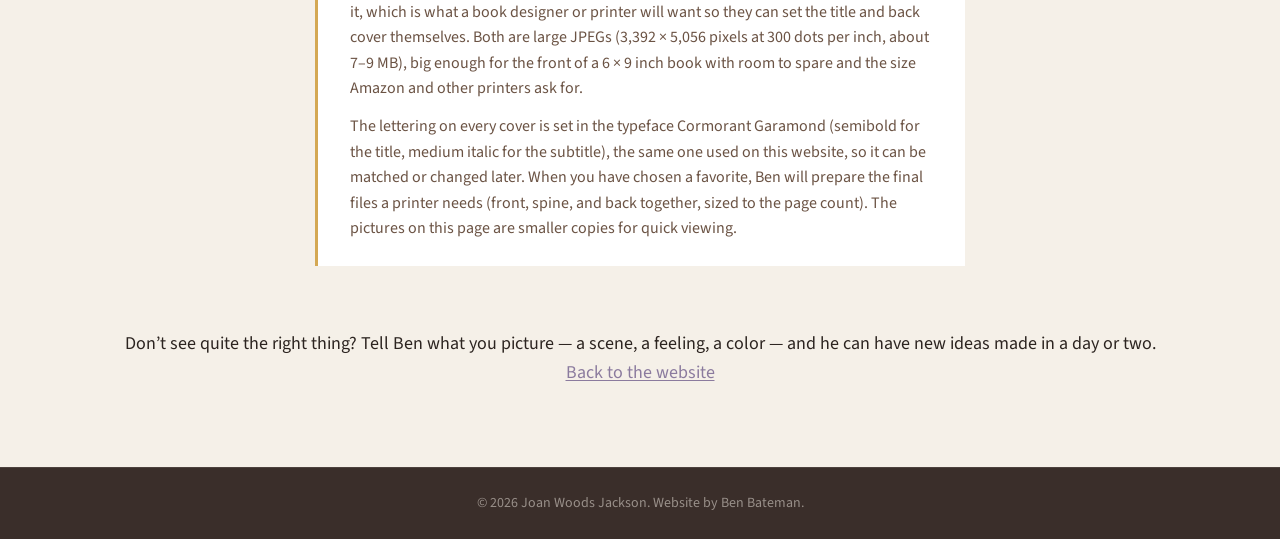
==== commit d1f49f8c: "feat: covers rebuilt as text-free art + real typography; add art-only downloads - Strip the letterin" ====
--- a/cover-options/index.html
+++ b/cover-options/index.html
@@ -28,6 +28,8 @@
         .idea__label span { display: inline-block; min-width: 2.2em; padding: 0 var(--space-3); margin-right: var(--space-3); background: var(--color-gold); color: var(--color-white); border-radius: var(--border-radius); font-family: var(--font-body); font-size: var(--text-xl); font-weight: 600; letter-spacing: 0.05em; vertical-align: middle; line-height: 1.7; }
         .idea__note { font-size: var(--text-base); color: var(--color-text-light); max-width: 34ch; margin: var(--space-2) auto 0; }
         .idea__download { display: inline-block; margin-top: var(--space-4); font-family: var(--font-body); font-size: var(--text-sm); letter-spacing: 0.08em; text-transform: uppercase; color: var(--color-earth); background: var(--color-white); border: 1px solid var(--color-gold); border-radius: var(--border-radius); padding: var(--space-2) var(--space-5); text-decoration: none; transition: background-color var(--transition-speed), color var(--transition-speed); }
+        .idea__downloads { display: flex; flex-wrap: wrap; justify-content: center; gap: var(--space-2) var(--space-3); }
+        .idea__download--art { border-color: var(--color-mauve); }
         .idea__download:hover, .idea__download:focus { background: var(--color-gold); color: var(--color-white); }
         .ideas__print-note { max-width: var(--max-width-text); margin: var(--space-12) auto 0; padding: var(--space-6) var(--space-8); background: var(--color-white); border-left: 3px solid var(--color-gold); font-size: var(--text-base); color: var(--color-text-light); }
         .ideas__print-note p { margin: 0 0 var(--space-3); } .ideas__print-note p:last-child { margin: 0; }
@@ -66,41 +68,41 @@
                 </figure>
                 <figure class="idea">
                     <a href="../images/covers/option-1-large.jpg"><img src="../images/covers/option-1.jpg" alt="Option 1: a woman walking a sunlit golden road toward a rising sun between violet hills" width="900" height="1342" loading="eager"></a>
-                    <figcaption><span class="idea__label"><span>1</span>The Golden Path</span><p class="idea__note">Your original idea, painted fresh: a walker on a sunlit road toward the rising sun.</p><a class="idea__download" href="../images/covers/Seed-Thoughts-Cover-Option-1-PRINT.jpg" download="Seed-Thoughts-Cover-Option-1-PRINT.jpg">Download print-quality file</a></figcaption>
+                    <figcaption><span class="idea__label"><span>1</span>The Golden Path</span><p class="idea__note">Your original idea, painted fresh: a walker on a sunlit road toward the rising sun.</p><span class="idea__downloads"><a class="idea__download" href="../images/covers/Seed-Thoughts-Cover-Option-1-PRINT.jpg" download="Seed-Thoughts-Cover-Option-1-PRINT.jpg">Download cover</a><a class="idea__download idea__download--art" href="../images/covers/Seed-Thoughts-Cover-Option-1-ART-ONLY.jpg" download="Seed-Thoughts-Cover-Option-1-ART-ONLY.jpg">Download art only</a></span></figcaption>
                 </figure>
                 <figure class="idea">
                     <a href="../images/covers/option-2-large.jpg"><img src="../images/covers/option-2.jpg" alt="Option 2: a figure at the edge of a still lake at dusk with the sun reflected in the water" width="900" height="1342" loading="lazy"></a>
-                    <figcaption><span class="idea__label"><span>2</span>Still Water</span><p class="idea__note">A figure at the water&rsquo;s edge at dusk, the sun laying a golden line across the lake.</p><a class="idea__download" href="../images/covers/Seed-Thoughts-Cover-Option-2-PRINT.jpg" download="Seed-Thoughts-Cover-Option-2-PRINT.jpg">Download print-quality file</a></figcaption>
+                    <figcaption><span class="idea__label"><span>2</span>Still Water</span><p class="idea__note">A figure at the water&rsquo;s edge at dusk, the sun laying a golden line across the lake.</p><span class="idea__downloads"><a class="idea__download" href="../images/covers/Seed-Thoughts-Cover-Option-2-PRINT.jpg" download="Seed-Thoughts-Cover-Option-2-PRINT.jpg">Download cover</a><a class="idea__download idea__download--art" href="../images/covers/Seed-Thoughts-Cover-Option-2-ART-ONLY.jpg" download="Seed-Thoughts-Cover-Option-2-ART-ONLY.jpg">Download art only</a></span></figcaption>
                 </figure>
                 <figure class="idea">
                     <a href="../images/covers/option-3-large.jpg"><img src="../images/covers/option-3.jpg" alt="Option 3: a watercolor seedling sprouting from a glowing golden seed on cream paper" width="900" height="1342" loading="lazy"></a>
-                    <figcaption><span class="idea__label"><span>3</span>Seed of Light</span><p class="idea__note">A single seedling from a glowing seed. Quiet, simple, lots of open space.</p><a class="idea__download" href="../images/covers/Seed-Thoughts-Cover-Option-3-PRINT.jpg" download="Seed-Thoughts-Cover-Option-3-PRINT.jpg">Download print-quality file</a></figcaption>
+                    <figcaption><span class="idea__label"><span>3</span>Seed of Light</span><p class="idea__note">A single seedling from a glowing seed. Quiet, simple, lots of open space.</p><span class="idea__downloads"><a class="idea__download" href="../images/covers/Seed-Thoughts-Cover-Option-3-PRINT.jpg" download="Seed-Thoughts-Cover-Option-3-PRINT.jpg">Download cover</a><a class="idea__download idea__download--art" href="../images/covers/Seed-Thoughts-Cover-Option-3-ART-ONLY.jpg" download="Seed-Thoughts-Cover-Option-3-ART-ONLY.jpg">Download art only</a></span></figcaption>
                 </figure>
                 <figure class="idea">
                     <a href="../images/covers/option-4-large.jpg"><img src="../images/covers/option-4.jpg" alt="Option 4: a dandelion releasing seeds into a gold and lavender sky" width="900" height="1342" loading="lazy"></a>
-                    <figcaption><span class="idea__label"><span>4</span>Dandelion</span><p class="idea__note">Seeds lifting into a gold-and-lavender sky.</p><a class="idea__download" href="../images/covers/Seed-Thoughts-Cover-Option-4-PRINT.jpg" download="Seed-Thoughts-Cover-Option-4-PRINT.jpg">Download print-quality file</a></figcaption>
+                    <figcaption><span class="idea__label"><span>4</span>Dandelion</span><p class="idea__note">Seeds lifting into a gold-and-lavender sky.</p><span class="idea__downloads"><a class="idea__download" href="../images/covers/Seed-Thoughts-Cover-Option-4-PRINT.jpg" download="Seed-Thoughts-Cover-Option-4-PRINT.jpg">Download cover</a><a class="idea__download idea__download--art" href="../images/covers/Seed-Thoughts-Cover-Option-4-ART-ONLY.jpg" download="Seed-Thoughts-Cover-Option-4-ART-ONLY.jpg">Download art only</a></span></figcaption>
                 </figure>
                 <figure class="idea">
                     <a href="../images/covers/option-5-large.jpg"><img src="../images/covers/option-5.jpg" alt="Option 5: a great old tree in a golden meadow at sunset" width="900" height="1342" loading="lazy"></a>
-                    <figcaption><span class="idea__label"><span>5</span>The Old Tree</span><p class="idea__note">A great tree in a golden meadow, a nod to your sycamore.</p><a class="idea__download" href="../images/covers/Seed-Thoughts-Cover-Option-5-PRINT.jpg" download="Seed-Thoughts-Cover-Option-5-PRINT.jpg">Download print-quality file</a></figcaption>
+                    <figcaption><span class="idea__label"><span>5</span>The Old Tree</span><p class="idea__note">A great tree in a golden meadow, a nod to your sycamore.</p><span class="idea__downloads"><a class="idea__download" href="../images/covers/Seed-Thoughts-Cover-Option-5-PRINT.jpg" download="Seed-Thoughts-Cover-Option-5-PRINT.jpg">Download cover</a><a class="idea__download idea__download--art" href="../images/covers/Seed-Thoughts-Cover-Option-5-ART-ONLY.jpg" download="Seed-Thoughts-Cover-Option-5-ART-ONLY.jpg">Download art only</a></span></figcaption>
                 </figure>
                 <figure class="idea">
                     <a href="../images/covers/option-6-large.jpg"><img src="../images/covers/option-6.jpg" alt="Option 6: a golden seed on dark plum water sending out ripples" width="900" height="1342" loading="lazy"></a>
-                    <figcaption><span class="idea__label"><span>6</span>Ripples</span><p class="idea__note">A golden seed touching still, deep-plum water. The one dark option.</p><a class="idea__download" href="../images/covers/Seed-Thoughts-Cover-Option-6-PRINT.jpg" download="Seed-Thoughts-Cover-Option-6-PRINT.jpg">Download print-quality file</a></figcaption>
+                    <figcaption><span class="idea__label"><span>6</span>Ripples</span><p class="idea__note">A golden seed touching still, deep-plum water. The one dark option.</p><span class="idea__downloads"><a class="idea__download" href="../images/covers/Seed-Thoughts-Cover-Option-6-PRINT.jpg" download="Seed-Thoughts-Cover-Option-6-PRINT.jpg">Download cover</a><a class="idea__download idea__download--art" href="../images/covers/Seed-Thoughts-Cover-Option-6-ART-ONLY.jpg" download="Seed-Thoughts-Cover-Option-6-ART-ONLY.jpg">Download art only</a></span></figcaption>
                 </figure>
                 <figure class="idea">
                     <a href="../images/covers/option-7-large.jpg"><img src="../images/covers/option-7.jpg" alt="Option 7: a golden spiral of tiny seeds and leaves on cream linen" width="900" height="1342" loading="lazy"></a>
-                    <figcaption><span class="idea__label"><span>7</span>Spiral of Seeds</span><p class="idea__note">A gold spiral of seeds and leaves on cream linen. Classic and bookish.</p><a class="idea__download" href="../images/covers/Seed-Thoughts-Cover-Option-7-PRINT.jpg" download="Seed-Thoughts-Cover-Option-7-PRINT.jpg">Download print-quality file</a></figcaption>
+                    <figcaption><span class="idea__label"><span>7</span>Spiral of Seeds</span><p class="idea__note">A gold spiral of seeds and leaves on cream linen. Classic and bookish.</p><span class="idea__downloads"><a class="idea__download" href="../images/covers/Seed-Thoughts-Cover-Option-7-PRINT.jpg" download="Seed-Thoughts-Cover-Option-7-PRINT.jpg">Download cover</a><a class="idea__download idea__download--art" href="../images/covers/Seed-Thoughts-Cover-Option-7-ART-ONLY.jpg" download="Seed-Thoughts-Cover-Option-7-ART-ONLY.jpg">Download art only</a></span></figcaption>
                 </figure>
                 <figure class="idea">
                     <a href="../images/covers/option-8-large.jpg"><img src="../images/covers/option-8.jpg" alt="Option 8: a sprout in a terracotta pot on a farmhouse windowsill at dawn" width="900" height="1342" loading="lazy"></a>
-                    <figcaption><span class="idea__label"><span>8</span>Farmhouse Window</span><p class="idea__note">A sprout on an old windowsill in morning light.</p><a class="idea__download" href="../images/covers/Seed-Thoughts-Cover-Option-8-PRINT.jpg" download="Seed-Thoughts-Cover-Option-8-PRINT.jpg">Download print-quality file</a></figcaption>
+                    <figcaption><span class="idea__label"><span>8</span>Farmhouse Window</span><p class="idea__note">A sprout on an old windowsill in morning light.</p><span class="idea__downloads"><a class="idea__download" href="../images/covers/Seed-Thoughts-Cover-Option-8-PRINT.jpg" download="Seed-Thoughts-Cover-Option-8-PRINT.jpg">Download cover</a><a class="idea__download idea__download--art" href="../images/covers/Seed-Thoughts-Cover-Option-8-ART-ONLY.jpg" download="Seed-Thoughts-Cover-Option-8-ART-ONLY.jpg">Download art only</a></span></figcaption>
                 </figure>
             </div>
 
             <div class="ideas__print-note">
-                <p><strong>About the files.</strong> Each &ldquo;Download print-quality file&rdquo; button saves a large JPEG (3,392 &times; 5,056 pixels at 300 dots per inch, about 8&ndash;10 MB). That is big enough to print as the front cover of a 6 &times; 9 inch book with room to spare, and it is the size Amazon and other printers ask for.</p>
-                <p>When you have chosen a favorite, Ben will prepare the final files a printer needs (the front, spine, and back together, sized to the page count) and can adjust the lettering or any detail before then. The web versions on this page are smaller copies for quick viewing.</p>
+                <p><strong>About the files.</strong> Each cover comes as two downloads. <strong>Download cover</strong> is the finished front cover with the lettering. <strong>Download art only</strong> is the same picture with no words on it, which is what a book designer or printer will want so they can set the title and back cover themselves. Both are large JPEGs (3,392 &times; 5,056 pixels at 300 dots per inch, about 7&ndash;9 MB), big enough for the front of a 6 &times; 9 inch book with room to spare and the size Amazon and other printers ask for.</p>
+                <p>The lettering on every cover is set in the typeface Cormorant Garamond (semibold for the title, medium italic for the subtitle), the same one used on this website, so it can be matched or changed later. When you have chosen a favorite, Ben will prepare the final files a printer needs (front, spine, and back together, sized to the page count). The pictures on this page are smaller copies for quick viewing.</p>
             </div>
             <p class="ideas__foot">Don&rsquo;t see quite the right thing? Tell Ben what you picture &mdash; a scene, a feeling, a color &mdash; and he can have new ideas made in a day or two.<br><a href="../">Back to the website</a></p>
         </div>
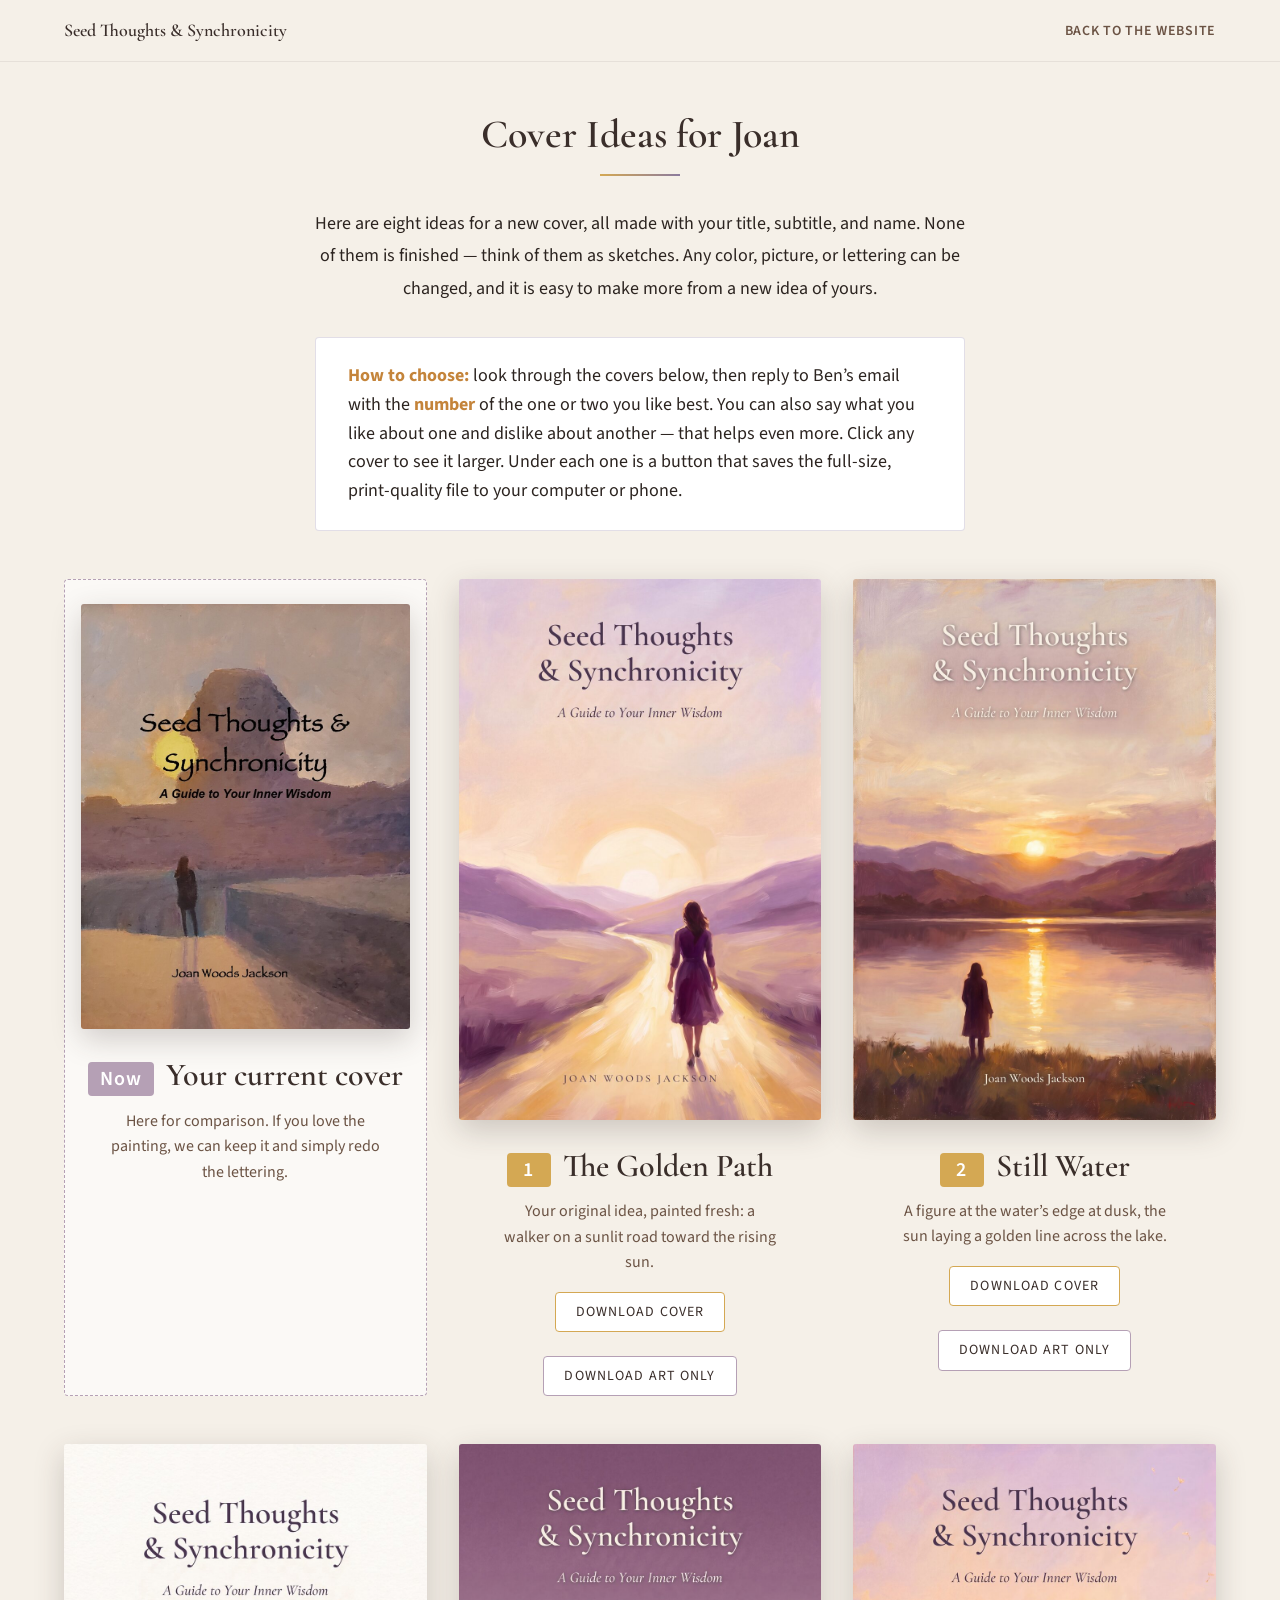
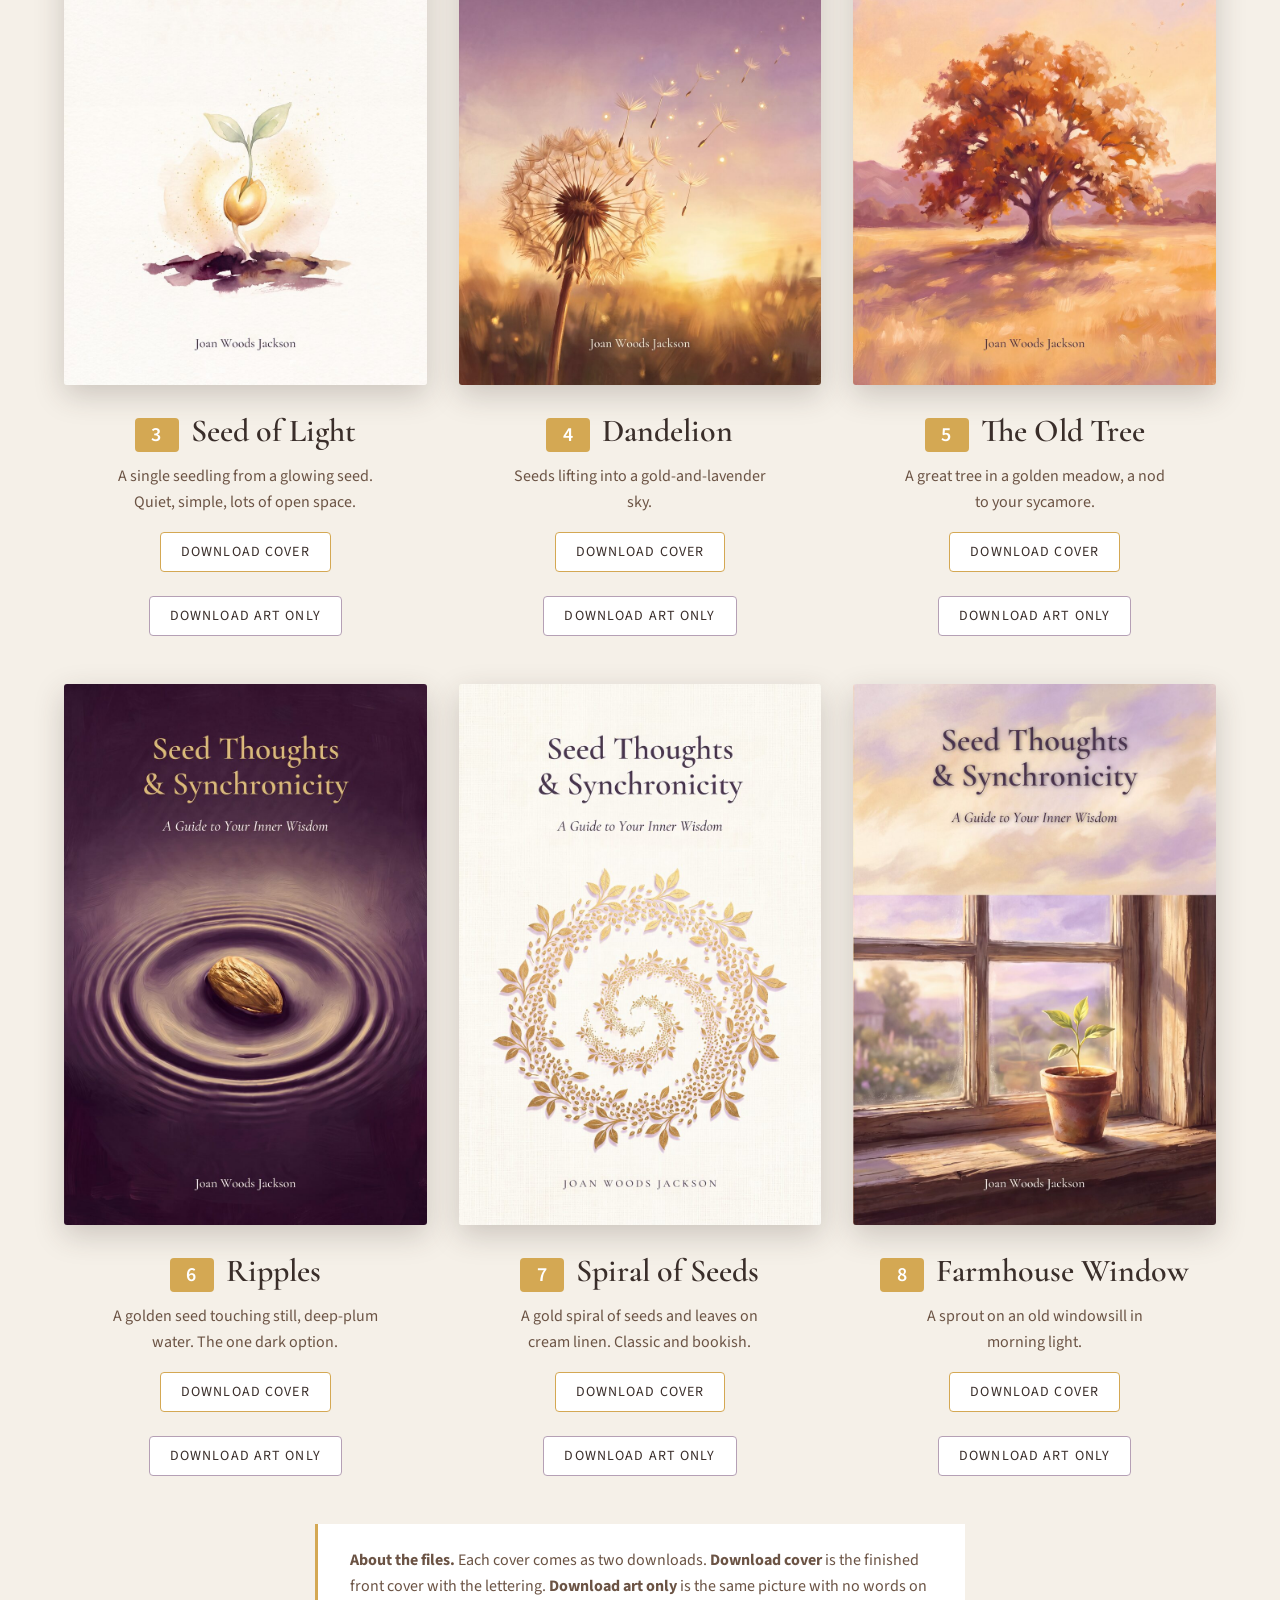
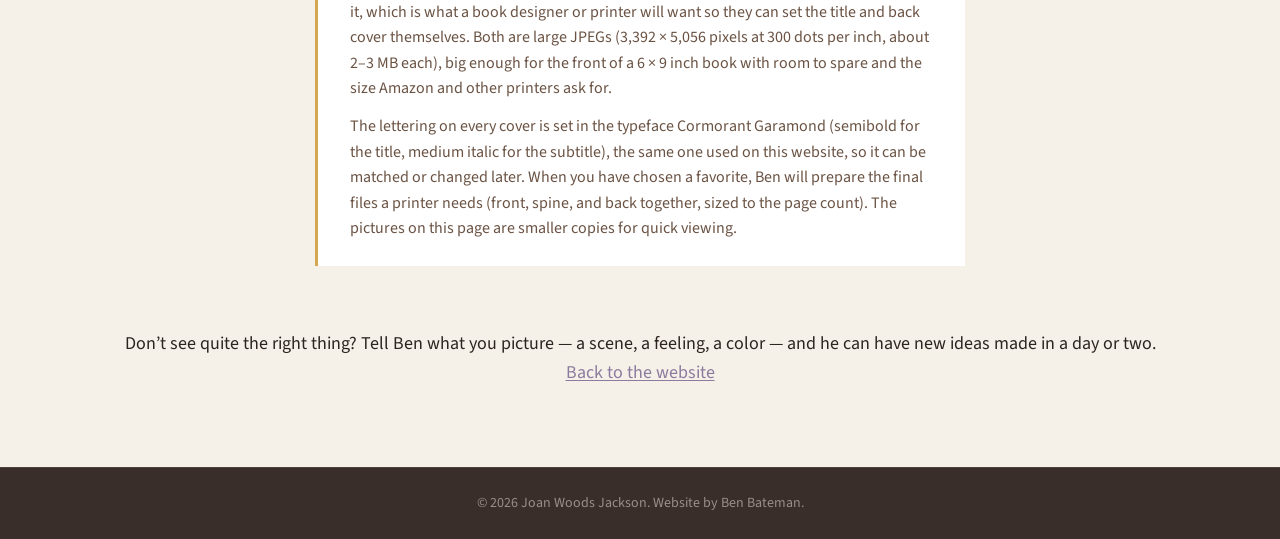
==== commit f3b8f606: "docs: correct file-size note on cover page Co-Authored-By: Claude Fable 5.1 <noreply@anthropic.com> " ====
--- a/cover-options/index.html
+++ b/cover-options/index.html
@@ -101,7 +101,7 @@
             </div>
 
             <div class="ideas__print-note">
-                <p><strong>About the files.</strong> Each cover comes as two downloads. <strong>Download cover</strong> is the finished front cover with the lettering. <strong>Download art only</strong> is the same picture with no words on it, which is what a book designer or printer will want so they can set the title and back cover themselves. Both are large JPEGs (3,392 &times; 5,056 pixels at 300 dots per inch, about 7&ndash;9 MB), big enough for the front of a 6 &times; 9 inch book with room to spare and the size Amazon and other printers ask for.</p>
+                <p><strong>About the files.</strong> Each cover comes as two downloads. <strong>Download cover</strong> is the finished front cover with the lettering. <strong>Download art only</strong> is the same picture with no words on it, which is what a book designer or printer will want so they can set the title and back cover themselves. Both are large JPEGs (3,392 &times; 5,056 pixels at 300 dots per inch, about 2&ndash;3 MB each), big enough for the front of a 6 &times; 9 inch book with room to spare and the size Amazon and other printers ask for.</p>
                 <p>The lettering on every cover is set in the typeface Cormorant Garamond (semibold for the title, medium italic for the subtitle), the same one used on this website, so it can be matched or changed later. When you have chosen a favorite, Ben will prepare the final files a printer needs (front, spine, and back together, sized to the page count). The pictures on this page are smaller copies for quick viewing.</p>
             </div>
             <p class="ideas__foot">Don&rsquo;t see quite the right thing? Tell Ben what you picture &mdash; a scene, a feeling, a color &mdash; and he can have new ideas made in a day or two.<br><a href="../">Back to the website</a></p>
